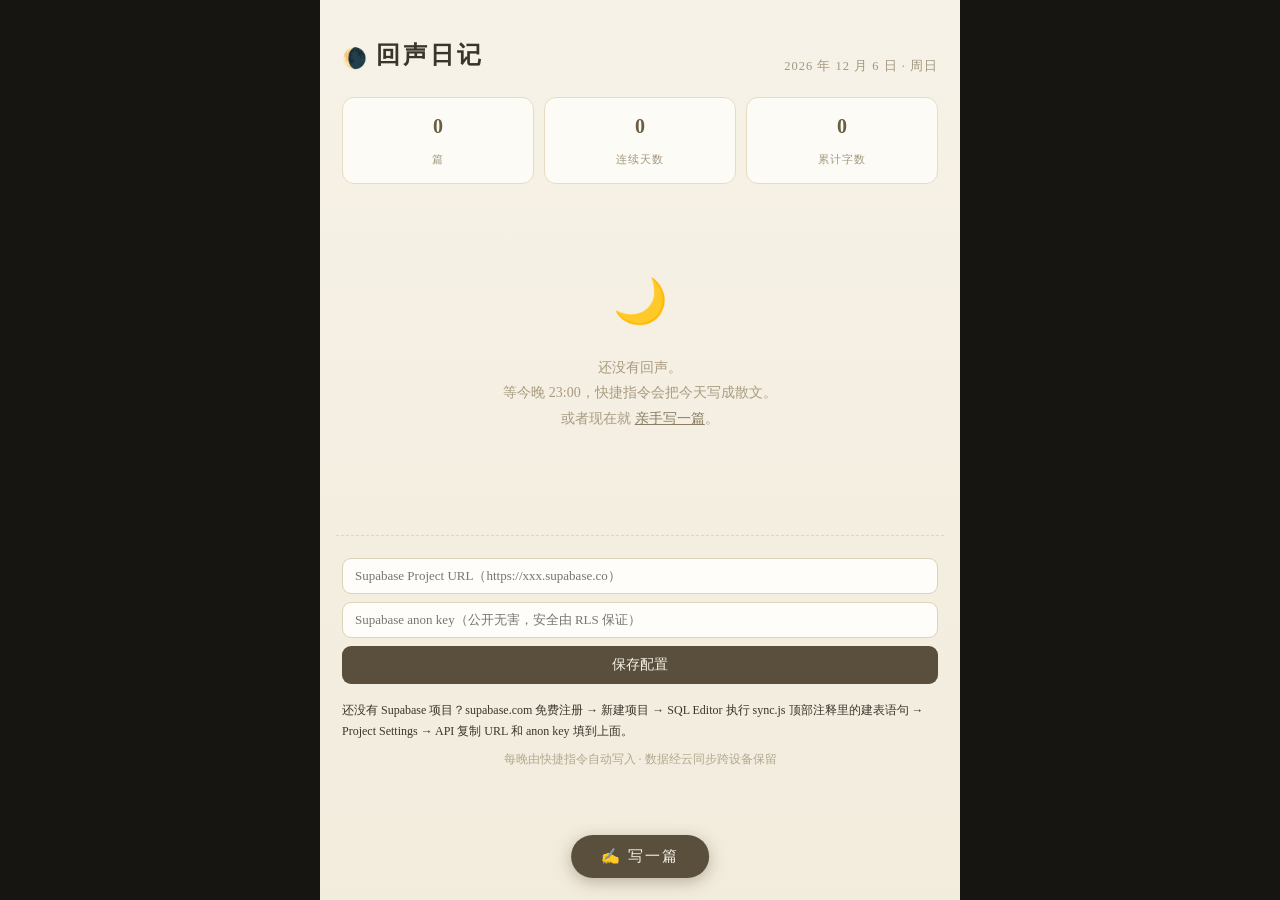
==== echodiary.html @ 215ba733 "新增回声日记阅读页：散文卡片流+月相+沉浸阅读+编辑，支持#save写入模式" ====
<!DOCTYPE html>
<html lang="zh-CN">
<head>
<meta charset="UTF-8">
<meta name="viewport" content="width=device-width, initial-scale=1.0, viewport-fit=cover, user-scalable=no">
<meta name="theme-color" content="#f5f0e6">
<meta name="apple-mobile-web-app-capable" content="yes">
<meta name="apple-mobile-web-app-status-bar-style" content="default">
<title>回声日记 · Echo Diary</title>
<style>
  * { margin:0; padding:0; box-sizing:border-box; -webkit-tap-highlight-color:transparent; }
  html { background:#171512; }
  body {
    font-family:-apple-system,"PingFang SC","Songti SC","STSong",serif;
    background:linear-gradient(180deg,#f7f2e7 0%,#f2ecdd 100%);
    min-height:100vh; color:#3a352c; line-height:1.8;
    padding:env(safe-area-inset-top) 16px calc(28px + env(safe-area-inset-bottom));
    max-width:640px; margin:0 auto;
  }
  ::selection { background:#e8d9b8; }

  /* ===== 顶部 ===== */
  header { padding:34px 6px 6px; display:flex; align-items:flex-end; justify-content:space-between; }
  h1 { font-size:24px; font-weight:600; letter-spacing:3px; }
  h1 .moon { font-size:20px; vertical-align:-2px; margin-right:6px; }
  .today { font-size:12.5px; color:#a3987f; letter-spacing:1px; }
  .stats { display:flex; gap:10px; padding:14px 6px 18px; }
  .stat { flex:1; background:rgba(255,255,253,.72); border:1px solid #e6dcc6; border-radius:12px; padding:10px 8px; text-align:center; }
  .stat b { display:block; font-size:20px; color:#6b5d45; font-family:Georgia,serif; }
  .stat span { font-size:11px; color:#a3987f; letter-spacing:1px; }

  /* ===== 卡片流 ===== */
  .cards { display:flex; flex-direction:column; gap:14px; padding-bottom:24px; }
  .card {
    background:rgba(255,255,251,.86); border:1px solid #e8dfcc; border-radius:16px;
    padding:18px 20px 16px; cursor:pointer; position:relative; overflow:hidden;
    box-shadow:0 1px 4px rgba(90,75,45,.06);
    transition:transform .15s ease, box-shadow .15s ease;
    animation:rise .5s ease both;
  }
  @keyframes rise { from { opacity:0; transform:translateY(10px);} to { opacity:1; transform:none;} }
  .card:active { transform:scale(.985); }
  .card .d { display:flex; align-items:baseline; gap:10px; margin-bottom:8px; }
  .card .date { font-size:17px; font-weight:600; color:#4a4235; letter-spacing:1px; }
  .card .wk { font-size:12px; color:#a89a80; }
  .card .mp { position:absolute; right:18px; top:16px; font-size:18px; opacity:.8; }
  .card .preview { font-size:14px; color:#6b6353; display:-webkit-box; -webkit-line-clamp:3; -webkit-box-orient:vertical; overflow:hidden; }
  .card .first { display:-webkit-box; -webkit-line-clamp:1; -webkit-box-orient:vertical; overflow:hidden; font-weight:600; color:#57503f; margin-bottom:2px; }
  .empty { text-align:center; padding:60px 20px; color:#a89a80; }
  .empty .big { font-size:44px; margin-bottom:14px; }
  .empty p { font-size:14px; }

  /* ===== 底部操作 ===== */
  .fab {
    position:fixed; bottom:calc(22px + env(safe-area-inset-bottom)); left:50%; transform:translateX(-50%);
    background:#5a4f3d; color:#f7f2e7; border:none; border-radius:24px;
    font-size:15px; letter-spacing:2px; padding:12px 30px; font-family:inherit;
    box-shadow:0 4px 16px rgba(80,65,40,.35); cursor:pointer; z-index:20;
  }
  .fab:active { transform:translateX(-50%) scale(.96); }
  .synczone { margin-top:20px; padding:14px 6px 0; border-top:1px dashed #e0d5bd; font-size:12px; }
  .synczone .sync-status { display:flex; justify-content:space-between; flex-wrap:wrap; gap:6px; color:#a3987f; padding:8px 0; }
  .synczone .sync-form { display:flex; flex-direction:column; gap:8px; padding:8px 0; }
  .synczone input {
    border:1px solid #ddd2ba; border-radius:9px; padding:9px 12px; font-size:13px;
    background:rgba(255,255,252,.9); font-family:inherit; color:#3a352c;
  }
  .synczone .btn-primary {
    background:#5a4f3d; color:#f7f2e7; border:none; border-radius:9px;
    padding:10px; font-size:14px; font-family:inherit; cursor:pointer;
  }
  .synczone .btn-secondary {
    background:transparent; color:#8a7d63; border:1px solid #cfc3a8; border-radius:9px;
    padding:9px; font-size:13px; font-family:inherit; cursor:pointer;
  }
  .synczone .backup-actions { display:flex; gap:8px; }
  .synczone a { color:#8a7d63; }

  /* ===== 阅读层 ===== */
  .reader {
    position:fixed; inset:0; background:linear-gradient(180deg,#f9f5ec,#f3edde);
    z-index:50; overflow-y:auto; -webkit-overflow-scrolling:touch;
    padding:env(safe-area-inset-top) 22px calc(40px + env(safe-area-inset-bottom));
    max-width:640px; margin:0 auto;
    display:none; animation:fade .3s ease;
  }
  @keyframes fade { from { opacity:0;} to { opacity:1;} }
  .reader.open { display:block; }
  .reader .bar { display:flex; justify-content:space-between; align-items:center; padding:18px 0 8px; }
  .reader .bar button { background:none; border:none; font-size:24px; cursor:pointer; color:#8a7d63; font-family:inherit; }
  .reader .rd-date { text-align:center; font-size:15px; color:#a3987f; letter-spacing:3px; margin:22px 0 4px; }
  .reader .rd-title { text-align:center; font-size:22px; color:#4a4235; letter-spacing:2px; margin-bottom:6px; }
  .reader .rd-hr { width:44px; height:1px; background:#c9bb9c; margin:16px auto 26px; }
  .reader .rd-body { font-size:16.5px; line-height:2.15; color:#4c4536; letter-spacing:.4px; white-space:pre-wrap; text-align:justify; padding-bottom:20px; }
  .reader .rd-acts { display:flex; gap:10px; justify-content:center; padding:10px 0 26px; }
  .reader .rd-acts button {
    background:none; border:1px solid #cfc3a8; color:#8a7d63; border-radius:18px;
    padding:7px 20px; font-size:13px; font-family:inherit; cursor:pointer;
  }

  /* ===== 编辑层 ===== */
  .editor {
    position:fixed; inset:0; background:#f7f2e7; z-index:60;
    display:none; flex-direction:column; padding:env(safe-area-inset-top) 18px calc(20px + env(safe-area-inset-bottom));
    max-width:640px; margin:0 auto;
  }
  .editor.open { display:flex; }
  .editor .bar { display:flex; justify-content:space-between; align-items:center; padding:16px 0; }
  .editor .bar .t { font-size:16px; letter-spacing:2px; color:#4a4235; }
  .editor .bar .x { background:none; border:none; font-size:24px; color:#8a7d63; cursor:pointer; font-family:inherit; }
  .editor input, .editor textarea {
    border:1px solid #ddd2ba; border-radius:12px; padding:12px 14px; font-size:15px;
    background:rgba(255,255,252,.92); font-family:inherit; color:#3a352c; width:100%;
  }
  .editor textarea { flex:1; resize:none; line-height:2; margin-top:12px; font-size:16px; }
  .editor .done {
    background:#5a4f3d; color:#f7f2e7; border:none; border-radius:12px;
    font-size:15px; letter-spacing:2px; padding:13px; margin-top:12px; font-family:inherit; cursor:pointer;
  }

  /* ===== toast ===== */
  #toast {
    position:fixed; top:calc(20px + env(safe-area-inset-top)); left:50%; transform:translateX(-50%);
    background:rgba(60,52,40,.92); color:#f5efe2; border-radius:22px;
    padding:10px 22px; font-size:14px; letter-spacing:1px; z-index:99;
    opacity:0; pointer-events:none; transition:opacity .3s; white-space:nowrap; max-width:88vw; overflow:hidden; text-overflow:ellipsis;
  }
  #toast.show { opacity:1; }
</style>
</head>
<body>

<header>
  <h1><span class="moon" id="todayMoon">🌙</span>回声日记</h1>
  <div class="today" id="todayStr"></div>
</header>

<div class="stats">
  <div class="stat"><b id="stCount">0</b><span>篇</span></div>
  <div class="stat"><b id="stStreak">0</b><span>连续天数</span></div>
  <div class="stat"><b id="stWords">0</b><span>累计字数</span></div>
</div>

<div class="cards" id="cards"></div>

<button class="fab" onclick="openEditor()">✍️ 写一篇</button>

<div class="synczone">
  <div id="syncSection"></div>
  <p style="color:#b3a88f;text-align:center;padding:6px 0 0">每晚由快捷指令自动写入 · 数据经云同步跨设备保留</p>
</div>

<!-- 阅读层 -->
<div class="reader" id="reader">
  <div class="bar">
    <button onclick="closeReader()">‹</button>
    <button onclick="editCurrent()">✎</button>
  </div>
  <div class="rd-date" id="rdDate"></div>
  <div class="rd-title" id="rdTitle"></div>
  <div class="rd-hr"></div>
  <div class="rd-body" id="rdBody"></div>
  <div class="rd-acts">
    <button onclick="copyCurrent()">复制全文</button>
    <button onclick="deleteCurrent()">删除</button>
  </div>
</div>

<!-- 编辑层 -->
<div class="editor" id="editor">
  <div class="bar">
    <button class="x" onclick="closeEditor()">✕</button>
    <span class="t" id="edTitle">写一篇</span>
    <span style="width:24px"></span>
  </div>
  <input type="text" id="edDate" placeholder="日期（如 2026-08-19）">
  <input type="text" id="edHead" placeholder="标题（可留空）" style="margin-top:12px">
  <textarea id="edBody" placeholder="落笔……"></textarea>
  <button class="done" onclick="saveEditor()">保存</button>
</div>

<div id="toast"></div>

<script>
// ===== 回声日记 — 数据与渲染（localStorage: zhaozhao-diary）=====
// 结构：[{ id, date:'YYYY-MM-DD', title, content, createdAt }]
const DKEY = 'zhaozhao-diary';
const WEEK = ['日','一','二','三','四','五','六'];
const MOONS = ['🌑','🌒','🌓','🌔','🌕','🌖','🌗','🌘'];

function esc(s){ return String(s==null?'':s).replace(/[&<>"']/g, c => ({'&':'&amp;','<':'&lt;','>':'&gt;','"':'&quot;',"'":'&#39;'}[c])); }
function loadDiary(){ try { return JSON.parse(localStorage.getItem(DKEY) || '[]'); } catch(e){ return []; } }
function saveDiary(arr){ localStorage.setItem(DKEY, JSON.stringify(arr)); render(); }
function fmtDate(d){ return d.getFullYear() + '-' + String(d.getMonth()+1).padStart(2,'0') + '-' + String(d.getDate()).padStart(2,'0'); }
function moonOf(dateStr){
  // 简化月相：以 2000-01-06 新月为基准
  const synodic = 29.530588853;
  const days = (new Date(dateStr + 'T12:00:00') - new Date('2000-01-06T18:14:00Z')) / 86400000;
  const phase = ((days % synodic) + synodic) % synodic / synodic;
  return MOONS[Math.floor(phase * 8) % 8];
}
function toast(msg){
  const t = document.getElementById('toast');
  t.textContent = msg; t.classList.add('show');
  clearTimeout(toast._t); toast._t = setTimeout(() => t.classList.remove('show'), 2200);
}

function render(){
  const arr = loadDiary().slice().sort((a,b) => a.date < b.date ? 1 : -1);
  const box = document.getElementById('cards');
  // 统计
  document.getElementById('stCount').textContent = arr.length;
  document.getElementById('stWords').textContent = arr.reduce((s,x) => s + (x.content||'').length, 0);
  const dates = new Set(arr.map(x => x.date));
  let streak = 0, cur = new Date();
  // 今天还没写则从昨天起算
  if (!dates.has(fmtDate(cur))) cur.setDate(cur.getDate() - 1);
  while (dates.has(fmtDate(cur))) { streak++; cur.setDate(cur.getDate() - 1); }
  document.getElementById('stStreak').textContent = streak;

  if (!arr.length) {
    box.innerHTML = '<div class="empty"><div class="big">🌙</div><p>还没有回声。<br>等今晚 23:00，快捷指令会把今天写成散文。<br>或者现在就 <a href="javascript:void(0)" onclick="openEditor()" style="color:#8a7d63">亲手写一篇</a>。</p></div>';
    return;
  }
  box.innerHTML = arr.map((x,i) => {
    const wk = WEEK[new Date(x.date + 'T12:00:00').getDay()];
    const firstLine = (x.content||'').split('\n').find(l => l.trim()) || '';
    return `<div class="card" style="animation-delay:${Math.min(i*0.06,0.3)}s" onclick="openReader('${esc(x.id)}')">
      <span class="mp">${moonOf(x.date)}</span>
      <div class="d"><span class="date">${esc(x.date)}</span><span class="wk">周${wk}${x.title ? ' · ' + esc(x.title) : ''}</span></div>
      <div class="first">${esc(x.title || firstLine)}</div>
      <div class="preview">${esc(x.content||'')}</div>
    </div>`;
  }).join('');
}

// ===== 阅读层 =====
let _cur = null;
function openReader(id){
  const it = loadDiary().find(x => x.id === id); if (!it) return;
  _cur = it;
  const wk = WEEK[new Date(it.date + 'T12:00:00').getDay()];
  document.getElementById('rdDate').textContent = it.date + ' · 周' + wk + ' · ' + moonOf(it.date);
  document.getElementById('rdTitle').textContent = it.title || '回声';
  document.getElementById('rdBody').textContent = it.content || '';
  document.getElementById('reader').classList.add('open');
  document.getElementById('reader').scrollTop = 0;
}
function closeReader(){ document.getElementById('reader').classList.remove('open'); }
function copyCurrent(){
  const txt = (_cur.content||'') + '\n\n—— 回声日记 ' + _cur.date;
  if (navigator.clipboard) navigator.clipboard.writeText(txt).then(() => toast('已复制到剪贴板'));
  else { const ta = document.createElement('textarea'); ta.value = txt; document.body.appendChild(ta); ta.select(); document.execCommand('copy'); ta.remove(); toast('已复制'); }
}
function deleteCurrent(){
  if (!confirm('删除 ' + _cur.date + ' 这一篇？')) return;
  saveDiary(loadDiary().filter(x => x.id !== _cur.id));
  closeReader(); toast('已删除');
}
function editCurrent(){ closeEditorForReader(); const it = _cur; if (!it) return; openEditor(it); }

// ===== 编辑层 =====
function openEditor(it){
  document.getElementById('edTitle').textContent = it ? '修改' : '写一篇';
  document.getElementById('edDate').value = it ? it.date : fmtDate(new Date());
  document.getElementById('edHead').value = it ? (it.title||'') : '';
  document.getElementById('edBody').value = it ? (it.content||'') : '';
  document.getElementById('editor').classList.add('open');
  document.getElementById('editor').dataset.id = it ? it.id : '';
}
function closeEditorForReader(){ document.getElementById('editor').classList.remove('open'); }
function saveEditor(){
  const date = document.getElementById('edDate').value.trim();
  const title = document.getElementById('edHead').value.trim();
  const content = document.getElementById('edBody').value.trim();
  if (!/^\d{4}-\d{2}-\d{2}$/.test(date)) { toast('日期格式：YYYY-MM-DD'); return; }
  if (!content) { toast('内容不能为空'); return; }
  const arr = loadDiary();
  const id = document.getElementById('editor').dataset.id;
  if (id) {
    const it = arr.find(x => x.id === id);
    if (it) { it.date = date; it.title = title; it.content = content; }
  } else {
    // 同一天手动新写：与快捷指令不同，允许多篇（id 唯一）
    arr.push({ id: 'e' + Date.now().toString(36) + Math.random().toString(36).slice(2,6), date, title, content, createdAt: new Date().toISOString() });
  }
  saveDiary(arr);
  closeEditorForReader(); toast('已保存 ✨');
}

// ===== 快捷指令写入模式：#save&d=YYYY-MM-DD&t=标题&c=正文(URL编码) =====
// 快捷指令最后一动作用「打开 URL」指向本页即可存入；同一天自动覆盖旧篇
(function handleSave(){
  if (location.hash.indexOf('#save') !== 0) return;
  const q = new URLSearchParams(location.hash.slice(5));
  const date = q.get('d') || fmtDate(new Date());
  const title = (q.get('t') || '').trim();
  const content = q.get('c') || '';
  if (!content) { history.replaceState(null,'',location.pathname); return; }
  if (!/^\d{4}-\d{2}-\d{2}$/.test(date)) { history.replaceState(null,'',location.pathname); return; }
  const arr = loadDiary();
  const exist = arr.find(x => x.date === date && x.auto);
  const item = { id: exist ? exist.id : 'a' + date.replace(/-/g,''), date, title, content, auto: true, createdAt: new Date().toISOString() };
  if (exist) arr[arr.indexOf(exist)] = item; else arr.push(item);
  localStorage.setItem(DKEY, JSON.stringify(arr));
  history.replaceState(null, '', location.pathname); // 清掉 URL 里的日记内容
  setTimeout(() => toast('🌙 今天的回声已收下'), 400);
})();

// ===== 顶部日期 + 今日月相 =====
(function(){
  const now = new Date();
  document.getElementById('todayStr').textContent = now.getFullYear() + ' 年 ' + (now.getMonth()+1) + ' 月 ' + now.getDate() + ' 日 · 周' + WEEK[now.getDay()];
  document.getElementById('todayMoon').textContent = moonOf(fmtDate(now));
})();

// 云端拉取到新日记时（sync.js 的 rerender 会调 buildNav）刷新界面
function buildNav(){ render(); }

render();
</script>

<!-- 云同步：与昭朝工作台共享同一 Supabase 登录态（同源 localStorage） -->
<script type="module" src="sync.js?v=9"></script>
</body>
</html>
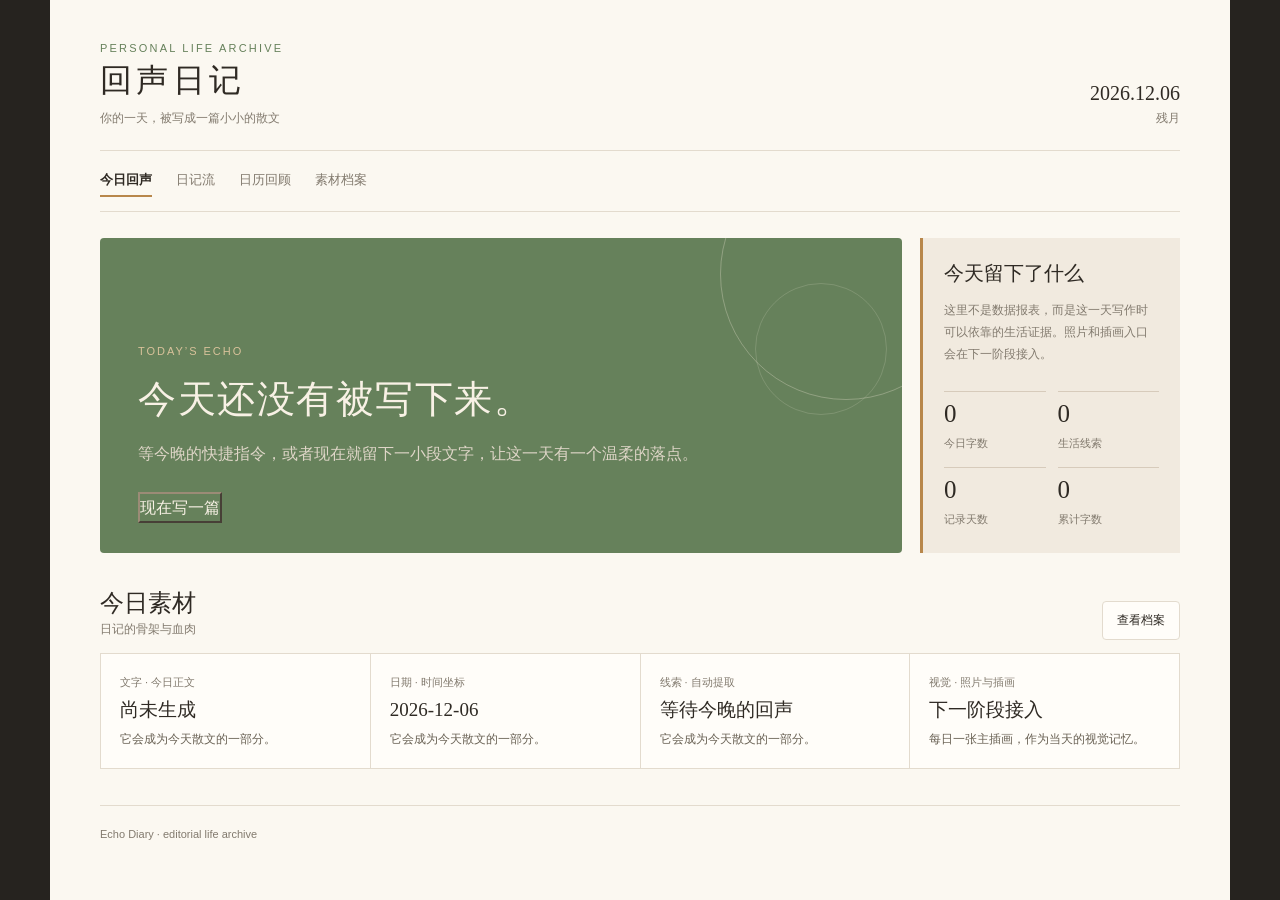
==== commit b1c61b0d: "升级回声日记第一阶段：今日回声、日记流、日历回顾与素材档案" ====
--- a/echodiary.html
+++ b/echodiary.html
@@ -2,325 +2,68 @@
 <html lang="zh-CN">
 <head>
 <meta charset="UTF-8">
-<meta name="viewport" content="width=device-width, initial-scale=1.0, viewport-fit=cover, user-scalable=no">
-<meta name="theme-color" content="#f5f0e6">
+<meta name="viewport" content="width=device-width, initial-scale=1, viewport-fit=cover, user-scalable=no">
+<meta name="theme-color" content="#fbf8f1">
 <meta name="apple-mobile-web-app-capable" content="yes">
 <meta name="apple-mobile-web-app-status-bar-style" content="default">
 <title>回声日记 · Echo Diary</title>
 <style>
-  * { margin:0; padding:0; box-sizing:border-box; -webkit-tap-highlight-color:transparent; }
-  html { background:#171512; }
-  body {
-    font-family:-apple-system,"PingFang SC","Songti SC","STSong",serif;
-    background:linear-gradient(180deg,#f7f2e7 0%,#f2ecdd 100%);
-    min-height:100vh; color:#3a352c; line-height:1.8;
-    padding:env(safe-area-inset-top) 16px calc(28px + env(safe-area-inset-bottom));
-    max-width:640px; margin:0 auto;
-  }
-  ::selection { background:#e8d9b8; }
-
-  /* ===== 顶部 ===== */
-  header { padding:34px 6px 6px; display:flex; align-items:flex-end; justify-content:space-between; }
-  h1 { font-size:24px; font-weight:600; letter-spacing:3px; }
-  h1 .moon { font-size:20px; vertical-align:-2px; margin-right:6px; }
-  .today { font-size:12.5px; color:#a3987f; letter-spacing:1px; }
-  .stats { display:flex; gap:10px; padding:14px 6px 18px; }
-  .stat { flex:1; background:rgba(255,255,253,.72); border:1px solid #e6dcc6; border-radius:12px; padding:10px 8px; text-align:center; }
-  .stat b { display:block; font-size:20px; color:#6b5d45; font-family:Georgia,serif; }
-  .stat span { font-size:11px; color:#a3987f; letter-spacing:1px; }
-
-  /* ===== 卡片流 ===== */
-  .cards { display:flex; flex-direction:column; gap:14px; padding-bottom:24px; }
-  .card {
-    background:rgba(255,255,251,.86); border:1px solid #e8dfcc; border-radius:16px;
-    padding:18px 20px 16px; cursor:pointer; position:relative; overflow:hidden;
-    box-shadow:0 1px 4px rgba(90,75,45,.06);
-    transition:transform .15s ease, box-shadow .15s ease;
-    animation:rise .5s ease both;
-  }
-  @keyframes rise { from { opacity:0; transform:translateY(10px);} to { opacity:1; transform:none;} }
-  .card:active { transform:scale(.985); }
-  .card .d { display:flex; align-items:baseline; gap:10px; margin-bottom:8px; }
-  .card .date { font-size:17px; font-weight:600; color:#4a4235; letter-spacing:1px; }
-  .card .wk { font-size:12px; color:#a89a80; }
-  .card .mp { position:absolute; right:18px; top:16px; font-size:18px; opacity:.8; }
-  .card .preview { font-size:14px; color:#6b6353; display:-webkit-box; -webkit-line-clamp:3; -webkit-box-orient:vertical; overflow:hidden; }
-  .card .first { display:-webkit-box; -webkit-line-clamp:1; -webkit-box-orient:vertical; overflow:hidden; font-weight:600; color:#57503f; margin-bottom:2px; }
-  .empty { text-align:center; padding:60px 20px; color:#a89a80; }
-  .empty .big { font-size:44px; margin-bottom:14px; }
-  .empty p { font-size:14px; }
-
-  /* ===== 底部操作 ===== */
-  .fab {
-    position:fixed; bottom:calc(22px + env(safe-area-inset-bottom)); left:50%; transform:translateX(-50%);
-    background:#5a4f3d; color:#f7f2e7; border:none; border-radius:24px;
-    font-size:15px; letter-spacing:2px; padding:12px 30px; font-family:inherit;
-    box-shadow:0 4px 16px rgba(80,65,40,.35); cursor:pointer; z-index:20;
-  }
-  .fab:active { transform:translateX(-50%) scale(.96); }
-  .synczone { margin-top:20px; padding:14px 6px 0; border-top:1px dashed #e0d5bd; font-size:12px; }
-  .synczone .sync-status { display:flex; justify-content:space-between; flex-wrap:wrap; gap:6px; color:#a3987f; padding:8px 0; }
-  .synczone .sync-form { display:flex; flex-direction:column; gap:8px; padding:8px 0; }
-  .synczone input {
-    border:1px solid #ddd2ba; border-radius:9px; padding:9px 12px; font-size:13px;
-    background:rgba(255,255,252,.9); font-family:inherit; color:#3a352c;
-  }
-  .synczone .btn-primary {
-    background:#5a4f3d; color:#f7f2e7; border:none; border-radius:9px;
-    padding:10px; font-size:14px; font-family:inherit; cursor:pointer;
-  }
-  .synczone .btn-secondary {
-    background:transparent; color:#8a7d63; border:1px solid #cfc3a8; border-radius:9px;
-    padding:9px; font-size:13px; font-family:inherit; cursor:pointer;
-  }
-  .synczone .backup-actions { display:flex; gap:8px; }
-  .synczone a { color:#8a7d63; }
-
-  /* ===== 阅读层 ===== */
-  .reader {
-    position:fixed; inset:0; background:linear-gradient(180deg,#f9f5ec,#f3edde);
-    z-index:50; overflow-y:auto; -webkit-overflow-scrolling:touch;
-    padding:env(safe-area-inset-top) 22px calc(40px + env(safe-area-inset-bottom));
-    max-width:640px; margin:0 auto;
-    display:none; animation:fade .3s ease;
-  }
-  @keyframes fade { from { opacity:0;} to { opacity:1;} }
-  .reader.open { display:block; }
-  .reader .bar { display:flex; justify-content:space-between; align-items:center; padding:18px 0 8px; }
-  .reader .bar button { background:none; border:none; font-size:24px; cursor:pointer; color:#8a7d63; font-family:inherit; }
-  .reader .rd-date { text-align:center; font-size:15px; color:#a3987f; letter-spacing:3px; margin:22px 0 4px; }
-  .reader .rd-title { text-align:center; font-size:22px; color:#4a4235; letter-spacing:2px; margin-bottom:6px; }
-  .reader .rd-hr { width:44px; height:1px; background:#c9bb9c; margin:16px auto 26px; }
-  .reader .rd-body { font-size:16.5px; line-height:2.15; color:#4c4536; letter-spacing:.4px; white-space:pre-wrap; text-align:justify; padding-bottom:20px; }
-  .reader .rd-acts { display:flex; gap:10px; justify-content:center; padding:10px 0 26px; }
-  .reader .rd-acts button {
-    background:none; border:1px solid #cfc3a8; color:#8a7d63; border-radius:18px;
-    padding:7px 20px; font-size:13px; font-family:inherit; cursor:pointer;
-  }
-
-  /* ===== 编辑层 ===== */
-  .editor {
-    position:fixed; inset:0; background:#f7f2e7; z-index:60;
-    display:none; flex-direction:column; padding:env(safe-area-inset-top) 18px calc(20px + env(safe-area-inset-bottom));
-    max-width:640px; margin:0 auto;
-  }
-  .editor.open { display:flex; }
-  .editor .bar { display:flex; justify-content:space-between; align-items:center; padding:16px 0; }
-  .editor .bar .t { font-size:16px; letter-spacing:2px; color:#4a4235; }
-  .editor .bar .x { background:none; border:none; font-size:24px; color:#8a7d63; cursor:pointer; font-family:inherit; }
-  .editor input, .editor textarea {
-    border:1px solid #ddd2ba; border-radius:12px; padding:12px 14px; font-size:15px;
-    background:rgba(255,255,252,.92); font-family:inherit; color:#3a352c; width:100%;
-  }
-  .editor textarea { flex:1; resize:none; line-height:2; margin-top:12px; font-size:16px; }
-  .editor .done {
-    background:#5a4f3d; color:#f7f2e7; border:none; border-radius:12px;
-    font-size:15px; letter-spacing:2px; padding:13px; margin-top:12px; font-family:inherit; cursor:pointer;
-  }
-
-  /* ===== toast ===== */
-  #toast {
-    position:fixed; top:calc(20px + env(safe-area-inset-top)); left:50%; transform:translateX(-50%);
-    background:rgba(60,52,40,.92); color:#f5efe2; border-radius:22px;
-    padding:10px 22px; font-size:14px; letter-spacing:1px; z-index:99;
-    opacity:0; pointer-events:none; transition:opacity .3s; white-space:nowrap; max-width:88vw; overflow:hidden; text-overflow:ellipsis;
-  }
-  #toast.show { opacity:1; }
+:root{--paper:#fbf8f1;--paper-deep:#f1eadf;--ink:#2f2a24;--muted:#827a6e;--line:#e3dbce;--leaf:#66815b;--leaf-soft:#e7eee2;--amber:#b8874b;--amber-soft:#f4ead9;--rust:#a65f4d;--white:#fffdf9;--sans:"Noto Sans SC","PingFang SC","Microsoft YaHei",sans-serif;--serif:"Noto Serif SC","Source Han Serif SC","Songti SC","STSong",serif}
+*{box-sizing:border-box;margin:0;padding:0;-webkit-tap-highlight-color:transparent}html{background:#26231f}body{max-width:1180px;margin:auto;min-height:100vh;background:var(--paper);color:var(--ink);font-family:var(--sans);line-height:1.7;padding:env(safe-area-inset-top) 28px calc(42px + env(safe-area-inset-bottom));}button,input{font:inherit}button{cursor:pointer}a{color:inherit}.shell{max-width:1080px;margin:auto}.mast{display:flex;align-items:flex-end;justify-content:space-between;padding:42px 0 22px;border-bottom:1px solid var(--line)}.brand-kicker{font:11px var(--sans);letter-spacing:.2em;color:var(--leaf);text-transform:uppercase}.brand{font:32px var(--serif);letter-spacing:.14em;margin-top:5px}.brand-sub{font-size:12px;color:var(--muted);margin-top:5px}.mast-side{text-align:right;color:var(--muted);font-size:12px}.mast-side strong{display:block;color:var(--ink);font:20px var(--serif);font-weight:500;margin-bottom:3px}.tabs{display:flex;gap:24px;padding:14px 0;border-bottom:1px solid var(--line);overflow:auto}.tab{border:0;background:none;color:var(--muted);font-size:13px;padding:4px 0;white-space:nowrap;border-bottom:2px solid transparent}.tab.active{color:var(--ink);border-color:var(--amber);font-weight:600}.view{display:none}.view.active{display:block}.today-layout{display:grid;grid-template-columns:minmax(0,1fr) 260px;gap:18px;margin:26px 0 34px}.hero{position:relative;overflow:hidden;background:var(--ink);color:#f8f1e5;min-height:315px;padding:34px 38px 30px;display:flex;flex-direction:column;justify-content:flex-end;border-radius:4px}.hero:before{content:"";position:absolute;right:-70px;top:-90px;width:250px;height:250px;border:1px solid rgba(244,234,217,.3);border-radius:50%}.hero:after{content:"";position:absolute;right:15px;top:45px;width:130px;height:130px;border:1px solid rgba(244,234,217,.17);border-radius:50%}.hero-empty{background:var(--leaf);}.hero-label{font-size:11px;letter-spacing:.18em;color:#d9c29b;text-transform:uppercase;margin-bottom:15px}.hero h1{font:500 38px/1.25 var(--serif);letter-spacing:.04em;max-width:720px;position:relative;z-index:1}.hero p{font:16px/2 var(--serif);color:#ded5c7;max-width:650px;margin-top:15px;display:-webkit-box;-webkit-line-clamp:4;-webkit-box-orient:vertical;overflow:hidden;position:relative;z-index:1}.hero-actions{display:flex;gap:9px;margin-top:22px;position:relative;z-index:1}.btn{border:1px solid var(--line);background:var(--white);color:var(--ink);border-radius:4px;padding:8px 14px;font-size:12px}.btn-dark{border-color:#9b8b76;background:transparent;color:#f8f1e5}.btn-leaf{border:0;background:var(--leaf);color:#fff;padding:9px 15px;border-radius:4px;font-size:12px}.aside{background:var(--paper-deep);padding:22px 21px;border-left:3px solid var(--amber);display:flex;flex-direction:column;justify-content:space-between}.aside-title{font:20px var(--serif);margin-bottom:13px}.aside-note{font-size:12px;color:var(--muted);line-height:1.8}.stat-list{display:grid;grid-template-columns:1fr 1fr;gap:12px;margin-top:20px}.stat{border-top:1px solid #d7cbbb;padding-top:8px}.stat b{display:block;font:25px var(--serif);font-weight:500}.stat span{font-size:11px;color:var(--muted)}.section-head{display:flex;align-items:flex-end;justify-content:space-between;margin:22px 0 13px}.section-head h2{font:24px var(--serif);font-weight:500}.section-head p{font-size:12px;color:var(--muted)}.toolbar{display:flex;gap:9px;align-items:center;flex-wrap:wrap;margin-bottom:15px}.search{flex:1;min-width:180px;border:1px solid var(--line);background:var(--white);padding:9px 12px;border-radius:4px;color:var(--ink);font-size:13px}.select{border:1px solid var(--line);background:var(--white);padding:9px 10px;border-radius:4px;color:var(--ink);font-size:12px}.story-list{display:grid;grid-template-columns:repeat(2,minmax(0,1fr));gap:1px;background:var(--line);border:1px solid var(--line)}.story{background:var(--white);min-height:205px;padding:23px 24px;position:relative;cursor:pointer;transition:background .18s}.story:hover{background:#f7f2e8}.story-date{font-size:11px;color:var(--muted);letter-spacing:.08em}.story-title{font:21px/1.35 var(--serif);margin:13px 0 8px;font-weight:500;padding-right:26px}.story-preview{font:14px/1.9 var(--serif);color:#61594e;display:-webkit-box;-webkit-line-clamp:4;-webkit-box-orient:vertical;overflow:hidden}.story-foot{display:flex;gap:6px;flex-wrap:wrap;margin-top:17px}.tag{font-size:10px;color:var(--leaf);background:var(--leaf-soft);padding:2px 7px;border-radius:2px}.fav{position:absolute;right:20px;top:20px;border:0;background:none;color:#c2b8a8;font-size:19px}.fav.on{color:var(--amber)}.empty{padding:65px 18px;text-align:center;color:var(--muted);background:var(--white);grid-column:1/-1}.empty strong{display:block;color:var(--ink);font:24px var(--serif);font-weight:500;margin-bottom:8px}.calendar{border:1px solid var(--line);background:var(--white);padding:20px}.cal-head{display:flex;align-items:center;justify-content:space-between;margin-bottom:16px}.cal-head h2{font:23px var(--serif);font-weight:500}.cal-nav{border:1px solid var(--line);background:var(--paper);padding:5px 9px;color:var(--muted)}.cal-grid{display:grid;grid-template-columns:repeat(7,1fr);gap:5px}.cal-week,.cal-day{min-height:47px;padding:6px;border:1px solid transparent}.cal-week{text-align:center;font-size:11px;color:var(--muted)}.cal-day{background:var(--paper);font-size:12px;position:relative;cursor:pointer}.cal-day.other{opacity:.35}.cal-day.has{border-color:#d1ddc9}.cal-day.today{outline:2px solid var(--amber);outline-offset:-2px}.cal-dot{position:absolute;bottom:7px;left:8px;width:6px;height:6px;border-radius:50%;background:var(--leaf)}.cal-day.fav-day .cal-dot{background:var(--amber)}.materials{display:grid;grid-template-columns:repeat(4,1fr);gap:1px;background:var(--line);border:1px solid var(--line)}.material{background:var(--white);padding:19px}.material small{display:block;color:var(--muted);font-size:11px;margin-bottom:5px}.material b{font:19px var(--serif);font-weight:500}.material p{font-size:12px;color:#696154;margin-top:5px;line-height:1.7}.footer{margin-top:36px;border-top:1px solid var(--line);padding-top:19px;color:var(--muted);font-size:11px;display:flex;justify-content:space-between;gap:10px;flex-wrap:wrap}.reader,.editor{position:fixed;inset:0;z-index:50;display:none;overflow-y:auto;background:var(--paper);padding:env(safe-area-inset-top) 28px calc(40px + env(safe-area-inset-bottom))}.reader.open,.editor.open{display:block}.reader-inner,.editor-inner{max-width:760px;margin:auto}.reader-bar,.editor-bar{display:flex;justify-content:space-between;align-items:center;padding:25px 0 16px}.icon-btn{border:0;background:none;color:var(--muted);font-size:14px;padding:8px}.reader-meta{text-align:center;color:var(--muted);font-size:12px;letter-spacing:.14em;margin-top:35px}.reader-title{text-align:center;font:500 36px/1.35 var(--serif);margin:12px 0 21px}.reader-rule{height:1px;width:58px;background:var(--amber);margin:0 auto 32px}.reader-body{font:17px/2.25 var(--serif);color:#484137;white-space:pre-wrap;text-align:justify}.reader-actions{display:flex;justify-content:center;gap:9px;padding:34px 0}.editor-title{font:20px var(--serif)}.editor input,.editor textarea{width:100%;border:1px solid var(--line);background:var(--white);border-radius:4px;padding:12px 13px;color:var(--ink);font-size:14px}.editor textarea{height:55vh;resize:none;margin-top:11px;font:16px/2 var(--serif)}#toast{position:fixed;z-index:100;left:50%;top:calc(18px + env(safe-area-inset-top));transform:translateX(-50%);background:var(--ink);color:#f8f1e5;border-radius:4px;padding:9px 15px;font-size:12px;opacity:0;pointer-events:none;transition:opacity .2s}#toast.show{opacity:1}@media(max-width:750px){body{padding-left:16px;padding-right:16px}.mast{padding-top:28px}.brand{font-size:27px}.mast-side strong{font-size:17px}.today-layout{grid-template-columns:1fr}.hero{min-height:330px;padding:28px 25px}.hero h1{font-size:31px}.aside{min-height:190px}.story-list{grid-template-columns:1fr}.materials{grid-template-columns:repeat(2,1fr)}.cal-day{min-height:40px}.reader-title{font-size:30px}.reader-body{font-size:16px}}
 </style>
 </head>
 <body>
-
-<header>
-  <h1><span class="moon" id="todayMoon">🌙</span>回声日记</h1>
-  <div class="today" id="todayStr"></div>
-</header>
-
-<div class="stats">
-  <div class="stat"><b id="stCount">0</b><span>篇</span></div>
-  <div class="stat"><b id="stStreak">0</b><span>连续天数</span></div>
-  <div class="stat"><b id="stWords">0</b><span>累计字数</span></div>
+<div class="shell">
+<header class="mast"><div><div class="brand-kicker">personal life archive</div><div class="brand">回声日记</div><div class="brand-sub">你的一天，被写成一篇小小的散文</div></div><div class="mast-side"><strong id="mastDate"></strong><span id="mastMoon"></span></div></header>
+<nav class="tabs"><button class="tab active" data-view="today">今日回声</button><button class="tab" data-view="stories">日记流</button><button class="tab" data-view="calendar">日历回顾</button><button class="tab" data-view="materials">素材档案</button></nav>
+<main>
+<section class="view active" id="view-today"><div class="today-layout"><div class="hero" id="todayHero"></div><aside class="aside"><div><div class="aside-title">今天留下了什么</div><p class="aside-note">这里不是数据报表，而是这一天写作时可以依靠的生活证据。照片和插画入口会在下一阶段接入。</p></div><div class="stat-list"><div class="stat"><b id="todayWords">0</b><span>今日字数</span></div><div class="stat"><b id="todayTags">0</b><span>生活线索</span></div><div class="stat"><b id="totalDays">0</b><span>记录天数</span></div><div class="stat"><b id="totalWords">0</b><span>累计字数</span></div></div></aside></div><div class="section-head"><div><h2>今日素材</h2><p>日记的骨架与血肉</p></div><button class="btn" onclick="switchView('materials')">查看档案</button></div><div class="materials" id="todayMaterials"></div></section>
+<section class="view" id="view-stories"><div class="section-head"><div><h2>日记流</h2><p>把时间翻回去，看看那时的你</p></div><button class="btn-leaf" onclick="openEditor()">写一篇</button></div><div class="toolbar"><input class="search" id="searchInput" placeholder="搜索日期、标题或正文" oninput="renderStories()"><select class="select" id="monthSelect" onchange="renderStories()"><option value="all">全部月份</option></select><button class="btn" id="favFilter" onclick="toggleFavFilter()">只看收藏</button></div><div class="story-list" id="storyList"></div></section>
+<section class="view" id="view-calendar"><div class="section-head"><div><h2>日历回顾</h2><p>有文字的日子，会留下一个小点</p></div><button class="btn-leaf" onclick="openEditor()">写一篇</button></div><div class="calendar"><div class="cal-head"><button class="cal-nav" onclick="changeMonth(-1)">上一月</button><h2 id="calTitle"></h2><button class="cal-nav" onclick="changeMonth(1)">下一月</button></div><div class="cal-grid" id="calGrid"></div></div></section>
+<section class="view" id="view-materials"><div class="section-head"><div><h2>素材档案</h2><p>未来的照片与插画会在这里汇合</p></div></div><div class="materials" id="archiveMaterials"></div><div class="empty" style="margin-top:16px"><strong>视觉记忆，下一站</strong><p>下一阶段会加入今日照片筛选、风景识别和每日主插画。现在先让文字档案稳定下来。</p></div></section>
+</main>
+<footer class="footer"><span>Echo Diary · editorial life archive</span><span id="syncSlot"></span></footer>
 </div>
-
-<div class="cards" id="cards"></div>
-
-<button class="fab" onclick="openEditor()">✍️ 写一篇</button>
-
-<div class="synczone">
-  <div id="syncSection"></div>
-  <p style="color:#b3a88f;text-align:center;padding:6px 0 0">每晚由快捷指令自动写入 · 数据经云同步跨设备保留</p>
-</div>
-
-<!-- 阅读层 -->
-<div class="reader" id="reader">
-  <div class="bar">
-    <button onclick="closeReader()">‹</button>
-    <button onclick="editCurrent()">✎</button>
-  </div>
-  <div class="rd-date" id="rdDate"></div>
-  <div class="rd-title" id="rdTitle"></div>
-  <div class="rd-hr"></div>
-  <div class="rd-body" id="rdBody"></div>
-  <div class="rd-acts">
-    <button onclick="copyCurrent()">复制全文</button>
-    <button onclick="deleteCurrent()">删除</button>
-  </div>
-</div>
-
-<!-- 编辑层 -->
-<div class="editor" id="editor">
-  <div class="bar">
-    <button class="x" onclick="closeEditor()">✕</button>
-    <span class="t" id="edTitle">写一篇</span>
-    <span style="width:24px"></span>
-  </div>
-  <input type="text" id="edDate" placeholder="日期（如 2026-08-19）">
-  <input type="text" id="edHead" placeholder="标题（可留空）" style="margin-top:12px">
-  <textarea id="edBody" placeholder="落笔……"></textarea>
-  <button class="done" onclick="saveEditor()">保存</button>
-</div>
-
+<div class="reader" id="reader"><div class="reader-inner"><div class="reader-bar"><button class="icon-btn" onclick="closeReader()">返回日记流</button><div><button class="icon-btn" onclick="toggleCurrentFavorite()" id="readerFav">收藏</button><button class="icon-btn" onclick="editCurrent()">编辑</button></div></div><div class="reader-meta" id="readerMeta"></div><div class="reader-title" id="readerTitle"></div><div class="reader-rule"></div><div class="reader-body" id="readerBody"></div><div class="reader-actions"><button class="btn" onclick="copyCurrent()">复制全文</button><button class="btn" onclick="deleteCurrent()">删除</button></div></div></div>
+<div class="editor" id="editor"><div class="editor-inner"><div class="editor-bar"><button class="icon-btn" onclick="closeEditor()">取消</button><div class="editor-title" id="editorTitle">写一篇</div><button class="btn-leaf" onclick="saveEditor()">保存</button></div><input id="edDate" placeholder="日期 YYYY-MM-DD"><input id="edHead" placeholder="标题（可留空）" style="margin-top:10px"><textarea id="edBody" placeholder="落笔……"></textarea></div></div>
 <div id="toast"></div>
-
 <script>
-// ===== 回声日记 — 数据与渲染（localStorage: zhaozhao-diary）=====
-// 结构：[{ id, date:'YYYY-MM-DD', title, content, createdAt }]
-const DKEY = 'zhaozhao-diary';
-const WEEK = ['日','一','二','三','四','五','六'];
-const MOONS = ['🌑','🌒','🌓','🌔','🌕','🌖','🌗','🌘'];
-
-function esc(s){ return String(s==null?'':s).replace(/[&<>"']/g, c => ({'&':'&amp;','<':'&lt;','>':'&gt;','"':'&quot;',"'":'&#39;'}[c])); }
-function loadDiary(){ try { return JSON.parse(localStorage.getItem(DKEY) || '[]'); } catch(e){ return []; } }
-function saveDiary(arr){ localStorage.setItem(DKEY, JSON.stringify(arr)); render(); }
-function fmtDate(d){ return d.getFullYear() + '-' + String(d.getMonth()+1).padStart(2,'0') + '-' + String(d.getDate()).padStart(2,'0'); }
-function moonOf(dateStr){
-  // 简化月相：以 2000-01-06 新月为基准
-  const synodic = 29.530588853;
-  const days = (new Date(dateStr + 'T12:00:00') - new Date('2000-01-06T18:14:00Z')) / 86400000;
-  const phase = ((days % synodic) + synodic) % synodic / synodic;
-  return MOONS[Math.floor(phase * 8) % 8];
-}
-function toast(msg){
-  const t = document.getElementById('toast');
-  t.textContent = msg; t.classList.add('show');
-  clearTimeout(toast._t); toast._t = setTimeout(() => t.classList.remove('show'), 2200);
-}
-
-function render(){
-  const arr = loadDiary().slice().sort((a,b) => a.date < b.date ? 1 : -1);
-  const box = document.getElementById('cards');
-  // 统计
-  document.getElementById('stCount').textContent = arr.length;
-  document.getElementById('stWords').textContent = arr.reduce((s,x) => s + (x.content||'').length, 0);
-  const dates = new Set(arr.map(x => x.date));
-  let streak = 0, cur = new Date();
-  // 今天还没写则从昨天起算
-  if (!dates.has(fmtDate(cur))) cur.setDate(cur.getDate() - 1);
-  while (dates.has(fmtDate(cur))) { streak++; cur.setDate(cur.getDate() - 1); }
-  document.getElementById('stStreak').textContent = streak;
-
-  if (!arr.length) {
-    box.innerHTML = '<div class="empty"><div class="big">🌙</div><p>还没有回声。<br>等今晚 23:00，快捷指令会把今天写成散文。<br>或者现在就 <a href="javascript:void(0)" onclick="openEditor()" style="color:#8a7d63">亲手写一篇</a>。</p></div>';
-    return;
-  }
-  box.innerHTML = arr.map((x,i) => {
-    const wk = WEEK[new Date(x.date + 'T12:00:00').getDay()];
-    const firstLine = (x.content||'').split('\n').find(l => l.trim()) || '';
-    return `<div class="card" style="animation-delay:${Math.min(i*0.06,0.3)}s" onclick="openReader('${esc(x.id)}')">
-      <span class="mp">${moonOf(x.date)}</span>
-      <div class="d"><span class="date">${esc(x.date)}</span><span class="wk">周${wk}${x.title ? ' · ' + esc(x.title) : ''}</span></div>
-      <div class="first">${esc(x.title || firstLine)}</div>
-      <div class="preview">${esc(x.content||'')}</div>
-    </div>`;
-  }).join('');
-}
-
-// ===== 阅读层 =====
-let _cur = null;
-function openReader(id){
-  const it = loadDiary().find(x => x.id === id); if (!it) return;
-  _cur = it;
-  const wk = WEEK[new Date(it.date + 'T12:00:00').getDay()];
-  document.getElementById('rdDate').textContent = it.date + ' · 周' + wk + ' · ' + moonOf(it.date);
-  document.getElementById('rdTitle').textContent = it.title || '回声';
-  document.getElementById('rdBody').textContent = it.content || '';
-  document.getElementById('reader').classList.add('open');
-  document.getElementById('reader').scrollTop = 0;
-}
-function closeReader(){ document.getElementById('reader').classList.remove('open'); }
-function copyCurrent(){
-  const txt = (_cur.content||'') + '\n\n—— 回声日记 ' + _cur.date;
-  if (navigator.clipboard) navigator.clipboard.writeText(txt).then(() => toast('已复制到剪贴板'));
-  else { const ta = document.createElement('textarea'); ta.value = txt; document.body.appendChild(ta); ta.select(); document.execCommand('copy'); ta.remove(); toast('已复制'); }
-}
-function deleteCurrent(){
-  if (!confirm('删除 ' + _cur.date + ' 这一篇？')) return;
-  saveDiary(loadDiary().filter(x => x.id !== _cur.id));
-  closeReader(); toast('已删除');
-}
-function editCurrent(){ closeEditorForReader(); const it = _cur; if (!it) return; openEditor(it); }
-
-// ===== 编辑层 =====
-function openEditor(it){
-  document.getElementById('edTitle').textContent = it ? '修改' : '写一篇';
-  document.getElementById('edDate').value = it ? it.date : fmtDate(new Date());
-  document.getElementById('edHead').value = it ? (it.title||'') : '';
-  document.getElementById('edBody').value = it ? (it.content||'') : '';
-  document.getElementById('editor').classList.add('open');
-  document.getElementById('editor').dataset.id = it ? it.id : '';
-}
-function closeEditorForReader(){ document.getElementById('editor').classList.remove('open'); }
-function saveEditor(){
-  const date = document.getElementById('edDate').value.trim();
-  const title = document.getElementById('edHead').value.trim();
-  const content = document.getElementById('edBody').value.trim();
-  if (!/^\d{4}-\d{2}-\d{2}$/.test(date)) { toast('日期格式：YYYY-MM-DD'); return; }
-  if (!content) { toast('内容不能为空'); return; }
-  const arr = loadDiary();
-  const id = document.getElementById('editor').dataset.id;
-  if (id) {
-    const it = arr.find(x => x.id === id);
-    if (it) { it.date = date; it.title = title; it.content = content; }
-  } else {
-    // 同一天手动新写：与快捷指令不同，允许多篇（id 唯一）
-    arr.push({ id: 'e' + Date.now().toString(36) + Math.random().toString(36).slice(2,6), date, title, content, createdAt: new Date().toISOString() });
-  }
-  saveDiary(arr);
-  closeEditorForReader(); toast('已保存 ✨');
-}
-
-// ===== 快捷指令写入模式：#save&d=YYYY-MM-DD&t=标题&c=正文(URL编码) =====
-// 快捷指令最后一动作用「打开 URL」指向本页即可存入；同一天自动覆盖旧篇
-(function handleSave(){
-  if (location.hash.indexOf('#save') !== 0) return;
-  const q = new URLSearchParams(location.hash.slice(5));
-  const date = q.get('d') || fmtDate(new Date());
-  const title = (q.get('t') || '').trim();
-  const content = q.get('c') || '';
-  if (!content) { history.replaceState(null,'',location.pathname); return; }
-  if (!/^\d{4}-\d{2}-\d{2}$/.test(date)) { history.replaceState(null,'',location.pathname); return; }
-  const arr = loadDiary();
-  const exist = arr.find(x => x.date === date && x.auto);
-  const item = { id: exist ? exist.id : 'a' + date.replace(/-/g,''), date, title, content, auto: true, createdAt: new Date().toISOString() };
-  if (exist) arr[arr.indexOf(exist)] = item; else arr.push(item);
-  localStorage.setItem(DKEY, JSON.stringify(arr));
-  history.replaceState(null, '', location.pathname); // 清掉 URL 里的日记内容
-  setTimeout(() => toast('🌙 今天的回声已收下'), 400);
-})();
-
-// ===== 顶部日期 + 今日月相 =====
-(function(){
-  const now = new Date();
-  document.getElementById('todayStr').textContent = now.getFullYear() + ' 年 ' + (now.getMonth()+1) + ' 月 ' + now.getDate() + ' 日 · 周' + WEEK[now.getDay()];
-  document.getElementById('todayMoon').textContent = moonOf(fmtDate(now));
-})();
-
-// 云端拉取到新日记时（sync.js 的 rerender 会调 buildNav）刷新界面
-function buildNav(){ render(); }
-
-render();
+const DKEY='zhaozhao-diary',WEEK=['日','一','二','三','四','五','六'],MOONS=['新月','眉月','上弦','盈凸','满月','亏凸','下弦','残月'];let current=null,favOnly=false,calDate=new Date();
+function esc(s){return String(s==null?'':s).replace(/[&<>"']/g,c=>({'&':'&amp;','<':'&lt;','>':'&gt;','"':'&quot;',"'":'&#39;'}[c]));}
+function loadDiary(){try{return JSON.parse(localStorage.getItem(DKEY)||'[]');}catch(e){return[];}}
+function saveDiary(a){localStorage.setItem(DKEY,JSON.stringify(a));renderAll();}
+function fmtDate(d){return d.getFullYear()+'-'+String(d.getMonth()+1).padStart(2,'0')+'-'+String(d.getDate()).padStart(2,'0');}
+function monthKey(d){return d.slice(0,7)}
+function moonOf(s){const syn=29.530588853,days=(new Date(s+'T12:00:00')-new Date('2000-01-06T18:14:00Z'))/86400000;return MOONS[Math.floor((((days%syn)+syn)%syn)/syn*8)%8];}
+function today(){return fmtDate(new Date())}
+function tagsOf(x){const text=(x.title||'')+' '+(x.content||''),words=['散步','河边','天气','会议','工作','阅读','晚饭','午饭','朋友','雨','风','月亮','夜','公司','家','秋','累','开心','安静'];return words.filter(w=>text.includes(w)).slice(0,4)}
+function toast(s){const t=document.getElementById('toast');t.textContent=s;t.classList.add('show');clearTimeout(toast.t);toast.t=setTimeout(()=>t.classList.remove('show'),2200)}
+function sorted(){return loadDiary().slice().sort((a,b)=>a.date<b.date?1:-1)}
+function openReader(id){const x=loadDiary().find(a=>a.id===id);if(!x)return;current=x;document.getElementById('readerMeta').textContent=x.date+' · 周'+WEEK[new Date(x.date+'T12:00:00').getDay()]+' · '+moonOf(x.date);document.getElementById('readerTitle').textContent=x.title||'回声';document.getElementById('readerBody').textContent=x.content||'';document.getElementById('readerFav').textContent=x.favorite?'已收藏':'收藏';document.getElementById('reader').classList.add('open')}
+function closeReader(){document.getElementById('reader').classList.remove('open')}
+function toggleCurrentFavorite(){if(!current)return;const a=loadDiary(),x=a.find(v=>v.id===current.id);if(x){x.favorite=!x.favorite;current=x;saveDiary(a);document.getElementById('readerFav').textContent=x.favorite?'已收藏':'收藏';toast(x.favorite?'已收藏':'已取消收藏')}}
+function copyCurrent(){if(!current)return;const text=current.title+'\n\n'+current.content+'\n\n—— 回声日记 '+current.date;if(navigator.clipboard)navigator.clipboard.writeText(text).then(()=>toast('已复制全文'));}
+function deleteCurrent(){if(!current||!confirm('确定删除 '+current.date+' 这一篇？'))return;saveDiary(loadDiary().filter(x=>x.id!==current.id));closeReader();toast('已删除')}
+function editCurrent(){if(current){closeReader();openEditor(current)}}
+function openEditor(x){document.getElementById('editorTitle').textContent=x?'修改日记':'写一篇';document.getElementById('edDate').value=x?x.date:today();document.getElementById('edHead').value=x?(x.title||''):'';document.getElementById('edBody').value=x?(x.content||''):'';document.getElementById('editor').dataset.id=x?x.id:'';document.getElementById('editor').classList.add('open')}
+function closeEditor(){document.getElementById('editor').classList.remove('open')}
+function saveEditor(){const date=document.getElementById('edDate').value.trim(),title=document.getElementById('edHead').value.trim(),content=document.getElementById('edBody').value.trim();if(!/^\d{4}-\d{2}-\d{2}$/.test(date)){toast('日期格式应为 YYYY-MM-DD');return}if(!content){toast('正文不能为空');return}const a=loadDiary(),id=document.getElementById('editor').dataset.id;if(id){const x=a.find(v=>v.id===id);if(x){x.date=date;x.title=title;x.content=content}}else a.push({id:'e'+Date.now().toString(36),date,title,content,createdAt:new Date().toISOString()});saveDiary(a);closeEditor();toast('日记已保存')}
+function hero(){const x=sorted().find(v=>v.date===today()),h=document.getElementById('todayHero');if(!x){h.className='hero hero-empty';h.innerHTML='<div class="hero-label">Today’s echo</div><h1>今天还没有被写下来。</h1><p>等今晚的快捷指令，或者现在就留下一小段文字，让这一天有一个温柔的落点。</p><div class="hero-actions"><button class="btn-dark" onclick="openEditor()">现在写一篇</button></div>';return}h.className='hero';const first=(x.content||'').split('\n').find(v=>v.trim())||'今天的回声已经收下。';h.innerHTML='<div class="hero-label">Today’s echo · '+esc(x.date)+'</div><h1>'+esc(x.title||first.slice(0,22))+'</h1><p>'+esc(x.content||'')+'</p><div class="hero-actions"><button class="btn-dark" onclick="openReader(\''+esc(x.id)+'\')">进入沉浸阅读</button><button class="btn-dark" onclick="toggleFavoriteById(\''+esc(x.id)+'\')">'+(x.favorite?'已收藏':'收藏这一天')+'</button></div>'}
+function toggleFavoriteById(id){const a=loadDiary(),x=a.find(v=>v.id===id);if(x){x.favorite=!x.favorite;saveDiary(a);toast(x.favorite?'已收藏':'已取消收藏')}}
+function renderStats(){const a=sorted(),td=a.find(x=>x.date===today()),days=new Set(a.map(x=>x.date));document.getElementById('todayWords').textContent=td?(td.content||'').length:0;document.getElementById('todayTags').textContent=td?tagsOf(td).length:0;document.getElementById('totalDays').textContent=days.size;document.getElementById('totalWords').textContent=a.reduce((n,x)=>n+(x.content||'').length,0);document.getElementById('mastDate').textContent=today().replaceAll('-','.');document.getElementById('mastMoon').textContent=moonOf(today())}
+function materials(){const x=sorted().find(v=>v.date===today()),items=x?[['文字','正文',((x.content||'').length)+' 字'],['日期','时间坐标',x.date],['线索','自动提取',tagsOf(x).join(' · ')||'等待更多素材'],['视觉','照片与插画','下一阶段接入']]:[['文字','今日正文','尚未生成'],['日期','时间坐标',today()],['线索','自动提取','等待今晚的回声'],['视觉','照片与插画','下一阶段接入']];return items.map(a=>'<div class="material"><small>'+a[0]+' · '+a[1]+'</small><b>'+esc(a[2])+'</b><p>'+esc(a[0]==='视觉'?'每日一张主插画，作为当天的视觉记忆。':'它会成为今天散文的一部分。')+'</p></div>').join('')}
+function renderStories(){const a=sorted(),q=(document.getElementById('searchInput')?.value||'').trim().toLowerCase(),m=document.getElementById('monthSelect')?.value||'all',list=a.filter(x=>(m==='all'||monthKey(x.date)===m)&&(!favOnly||x.favorite)&&(!q||((x.title||'')+' '+(x.content||'')+' '+x.date).toLowerCase().includes(q))),box=document.getElementById('storyList');box.innerHTML=list.length?list.map(x=>{const tags=tagsOf(x);return '<article class="story" onclick="openReader(\''+esc(x.id)+'\')"><button class="fav '+(x.favorite?'on':'')+'" onclick="event.stopPropagation();toggleFavoriteById(\''+esc(x.id)+'\')">'+(x.favorite?'●':'○')+'</button><div class="story-date">'+esc(x.date)+' · 周'+WEEK[new Date(x.date+'T12:00:00').getDay()]+' · '+moonOf(x.date)+'</div><h3 class="story-title">'+esc(x.title||'回声')+'</h3><p class="story-preview">'+esc(x.content||'')+'</p><div class="story-foot">'+tags.map(t=>'<span class="tag">'+esc(t)+'</span>').join('')+'</div></article>'}).join(''):'<div class="empty"><strong>还没有符合条件的回声</strong><p>换个关键词，或者先写下今天。</p></div>'}
+function fillMonths(){const s=document.getElementById('monthSelect'),old=s.value||'all',ms=[...new Set(sorted().map(x=>monthKey(x.date)))];s.innerHTML='<option value="all">全部月份</option>'+ms.map(m=>'<option value="'+m+'">'+m.replace('-',' 年 ')+' 月</option>').join('');s.value=ms.includes(old)?old:'all'}
+function toggleFavFilter(){favOnly=!favOnly;document.getElementById('favFilter').textContent=favOnly?'显示全部':'只看收藏';renderStories()}
+function changeMonth(n){calDate.setMonth(calDate.getMonth()+n);renderCalendar()}
+function renderCalendar(){const y=calDate.getFullYear(),m=calDate.getMonth(),a=sorted(),map={};a.forEach(x=>map[x.date]=x);document.getElementById('calTitle').textContent=y+' 年 '+(m+1)+' 月';const first=new Date(y,m,1),start=first.getDay(),last=new Date(y,m+1,0).getDate(),prev=new Date(y,m,0).getDate(),cells=[];['日','一','二','三','四','五','六'].forEach(d=>cells.push('<div class="cal-week">'+d+'</div>'));for(let i=0;i<42;i++){const num=i-start+1,d=new Date(y,m,num),key=fmtDate(d),x=map[key],other=num<1||num>last;cells.push('<div class="cal-day '+(other?'other ':'')+(x?'has ':'')+(key===today()?'today ':'')+(x&&x.favorite?'fav-day':'')+'" onclick="'+(x?'openReader(\''+esc(x.id)+'\')':'')+'">'+d.getDate()+(x?'<i class="cal-dot"></i>':'')+'</div>')}document.getElementById('calGrid').innerHTML=cells.join('')}
+function switchView(v){document.querySelectorAll('.tab').forEach(t=>t.classList.toggle('active',t.dataset.view===v));document.querySelectorAll('.view').forEach(x=>x.classList.toggle('active',x.id==='view-'+v));if(v==='stories'){fillMonths();renderStories()}if(v==='calendar')renderCalendar()}
+function renderAll(){hero();renderStats();document.getElementById('todayMaterials').innerHTML=materials();document.getElementById('archiveMaterials').innerHTML=materials();fillMonths();renderStories();renderCalendar()}
+document.querySelectorAll('.tab').forEach(t=>t.addEventListener('click',()=>switchView(t.dataset.view)));
+(function handleSave(){if(location.hash.indexOf('#save')!==0)return;const q=new URLSearchParams(location.hash.slice(5)),date=q.get('d')||today(),title=(q.get('t')||'').trim(),content=q.get('c')||'';if(content&&/^\d{4}-\d{2}-\d{2}$/.test(date)){const a=loadDiary(),old=a.find(x=>x.date===date&&x.auto),item={id:old?old.id:'a'+date.replace(/-/g,''),date,title,content,auto:true,createdAt:new Date().toISOString(),favorite:old?!!old.favorite:false};if(old)a[a.indexOf(old)]=item;else a.push(item);localStorage.setItem(DKEY,JSON.stringify(a))}history.replaceState(null,'',location.pathname)})();
+function buildNav(){renderAll()}
+renderAll();
 </script>
-
-<!-- 云同步：与昭朝工作台共享同一 Supabase 登录态（同源 localStorage） -->
-<script type="module" src="sync.js?v=9"></script>
+<script type="module" src="sync.js?v=10"></script>
 </body>
-</html>
+</html>
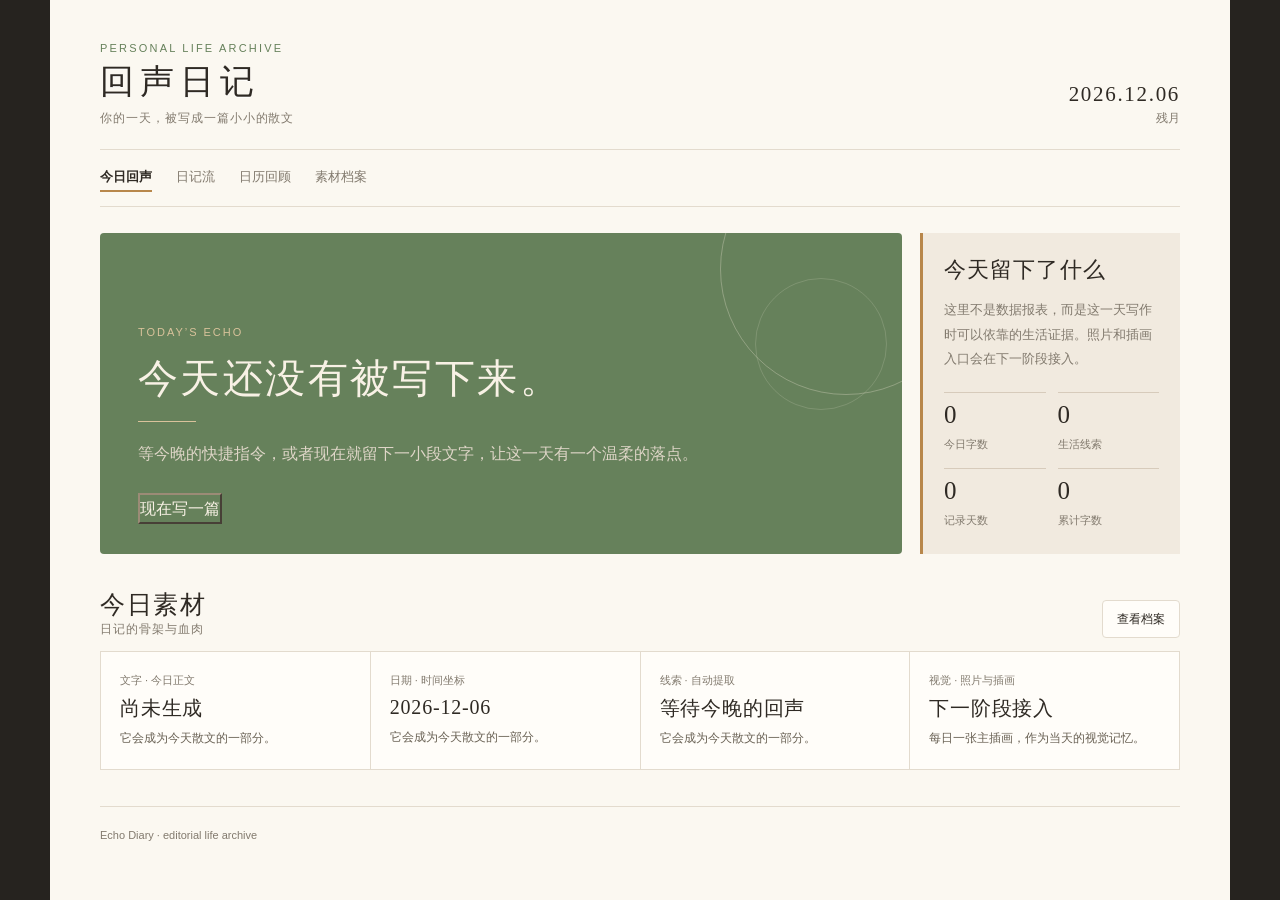
==== commit 943a384d: "为回声日记加入艺术字体层级与文学排版" ====
--- a/echodiary.html
+++ b/echodiary.html
@@ -8,8 +8,8 @@
 <meta name="apple-mobile-web-app-status-bar-style" content="default">
 <title>回声日记 · Echo Diary</title>
 <style>
-:root{--paper:#fbf8f1;--paper-deep:#f1eadf;--ink:#2f2a24;--muted:#827a6e;--line:#e3dbce;--leaf:#66815b;--leaf-soft:#e7eee2;--amber:#b8874b;--amber-soft:#f4ead9;--rust:#a65f4d;--white:#fffdf9;--sans:"Noto Sans SC","PingFang SC","Microsoft YaHei",sans-serif;--serif:"Noto Serif SC","Source Han Serif SC","Songti SC","STSong",serif}
-*{box-sizing:border-box;margin:0;padding:0;-webkit-tap-highlight-color:transparent}html{background:#26231f}body{max-width:1180px;margin:auto;min-height:100vh;background:var(--paper);color:var(--ink);font-family:var(--sans);line-height:1.7;padding:env(safe-area-inset-top) 28px calc(42px + env(safe-area-inset-bottom));}button,input{font:inherit}button{cursor:pointer}a{color:inherit}.shell{max-width:1080px;margin:auto}.mast{display:flex;align-items:flex-end;justify-content:space-between;padding:42px 0 22px;border-bottom:1px solid var(--line)}.brand-kicker{font:11px var(--sans);letter-spacing:.2em;color:var(--leaf);text-transform:uppercase}.brand{font:32px var(--serif);letter-spacing:.14em;margin-top:5px}.brand-sub{font-size:12px;color:var(--muted);margin-top:5px}.mast-side{text-align:right;color:var(--muted);font-size:12px}.mast-side strong{display:block;color:var(--ink);font:20px var(--serif);font-weight:500;margin-bottom:3px}.tabs{display:flex;gap:24px;padding:14px 0;border-bottom:1px solid var(--line);overflow:auto}.tab{border:0;background:none;color:var(--muted);font-size:13px;padding:4px 0;white-space:nowrap;border-bottom:2px solid transparent}.tab.active{color:var(--ink);border-color:var(--amber);font-weight:600}.view{display:none}.view.active{display:block}.today-layout{display:grid;grid-template-columns:minmax(0,1fr) 260px;gap:18px;margin:26px 0 34px}.hero{position:relative;overflow:hidden;background:var(--ink);color:#f8f1e5;min-height:315px;padding:34px 38px 30px;display:flex;flex-direction:column;justify-content:flex-end;border-radius:4px}.hero:before{content:"";position:absolute;right:-70px;top:-90px;width:250px;height:250px;border:1px solid rgba(244,234,217,.3);border-radius:50%}.hero:after{content:"";position:absolute;right:15px;top:45px;width:130px;height:130px;border:1px solid rgba(244,234,217,.17);border-radius:50%}.hero-empty{background:var(--leaf);}.hero-label{font-size:11px;letter-spacing:.18em;color:#d9c29b;text-transform:uppercase;margin-bottom:15px}.hero h1{font:500 38px/1.25 var(--serif);letter-spacing:.04em;max-width:720px;position:relative;z-index:1}.hero p{font:16px/2 var(--serif);color:#ded5c7;max-width:650px;margin-top:15px;display:-webkit-box;-webkit-line-clamp:4;-webkit-box-orient:vertical;overflow:hidden;position:relative;z-index:1}.hero-actions{display:flex;gap:9px;margin-top:22px;position:relative;z-index:1}.btn{border:1px solid var(--line);background:var(--white);color:var(--ink);border-radius:4px;padding:8px 14px;font-size:12px}.btn-dark{border-color:#9b8b76;background:transparent;color:#f8f1e5}.btn-leaf{border:0;background:var(--leaf);color:#fff;padding:9px 15px;border-radius:4px;font-size:12px}.aside{background:var(--paper-deep);padding:22px 21px;border-left:3px solid var(--amber);display:flex;flex-direction:column;justify-content:space-between}.aside-title{font:20px var(--serif);margin-bottom:13px}.aside-note{font-size:12px;color:var(--muted);line-height:1.8}.stat-list{display:grid;grid-template-columns:1fr 1fr;gap:12px;margin-top:20px}.stat{border-top:1px solid #d7cbbb;padding-top:8px}.stat b{display:block;font:25px var(--serif);font-weight:500}.stat span{font-size:11px;color:var(--muted)}.section-head{display:flex;align-items:flex-end;justify-content:space-between;margin:22px 0 13px}.section-head h2{font:24px var(--serif);font-weight:500}.section-head p{font-size:12px;color:var(--muted)}.toolbar{display:flex;gap:9px;align-items:center;flex-wrap:wrap;margin-bottom:15px}.search{flex:1;min-width:180px;border:1px solid var(--line);background:var(--white);padding:9px 12px;border-radius:4px;color:var(--ink);font-size:13px}.select{border:1px solid var(--line);background:var(--white);padding:9px 10px;border-radius:4px;color:var(--ink);font-size:12px}.story-list{display:grid;grid-template-columns:repeat(2,minmax(0,1fr));gap:1px;background:var(--line);border:1px solid var(--line)}.story{background:var(--white);min-height:205px;padding:23px 24px;position:relative;cursor:pointer;transition:background .18s}.story:hover{background:#f7f2e8}.story-date{font-size:11px;color:var(--muted);letter-spacing:.08em}.story-title{font:21px/1.35 var(--serif);margin:13px 0 8px;font-weight:500;padding-right:26px}.story-preview{font:14px/1.9 var(--serif);color:#61594e;display:-webkit-box;-webkit-line-clamp:4;-webkit-box-orient:vertical;overflow:hidden}.story-foot{display:flex;gap:6px;flex-wrap:wrap;margin-top:17px}.tag{font-size:10px;color:var(--leaf);background:var(--leaf-soft);padding:2px 7px;border-radius:2px}.fav{position:absolute;right:20px;top:20px;border:0;background:none;color:#c2b8a8;font-size:19px}.fav.on{color:var(--amber)}.empty{padding:65px 18px;text-align:center;color:var(--muted);background:var(--white);grid-column:1/-1}.empty strong{display:block;color:var(--ink);font:24px var(--serif);font-weight:500;margin-bottom:8px}.calendar{border:1px solid var(--line);background:var(--white);padding:20px}.cal-head{display:flex;align-items:center;justify-content:space-between;margin-bottom:16px}.cal-head h2{font:23px var(--serif);font-weight:500}.cal-nav{border:1px solid var(--line);background:var(--paper);padding:5px 9px;color:var(--muted)}.cal-grid{display:grid;grid-template-columns:repeat(7,1fr);gap:5px}.cal-week,.cal-day{min-height:47px;padding:6px;border:1px solid transparent}.cal-week{text-align:center;font-size:11px;color:var(--muted)}.cal-day{background:var(--paper);font-size:12px;position:relative;cursor:pointer}.cal-day.other{opacity:.35}.cal-day.has{border-color:#d1ddc9}.cal-day.today{outline:2px solid var(--amber);outline-offset:-2px}.cal-dot{position:absolute;bottom:7px;left:8px;width:6px;height:6px;border-radius:50%;background:var(--leaf)}.cal-day.fav-day .cal-dot{background:var(--amber)}.materials{display:grid;grid-template-columns:repeat(4,1fr);gap:1px;background:var(--line);border:1px solid var(--line)}.material{background:var(--white);padding:19px}.material small{display:block;color:var(--muted);font-size:11px;margin-bottom:5px}.material b{font:19px var(--serif);font-weight:500}.material p{font-size:12px;color:#696154;margin-top:5px;line-height:1.7}.footer{margin-top:36px;border-top:1px solid var(--line);padding-top:19px;color:var(--muted);font-size:11px;display:flex;justify-content:space-between;gap:10px;flex-wrap:wrap}.reader,.editor{position:fixed;inset:0;z-index:50;display:none;overflow-y:auto;background:var(--paper);padding:env(safe-area-inset-top) 28px calc(40px + env(safe-area-inset-bottom))}.reader.open,.editor.open{display:block}.reader-inner,.editor-inner{max-width:760px;margin:auto}.reader-bar,.editor-bar{display:flex;justify-content:space-between;align-items:center;padding:25px 0 16px}.icon-btn{border:0;background:none;color:var(--muted);font-size:14px;padding:8px}.reader-meta{text-align:center;color:var(--muted);font-size:12px;letter-spacing:.14em;margin-top:35px}.reader-title{text-align:center;font:500 36px/1.35 var(--serif);margin:12px 0 21px}.reader-rule{height:1px;width:58px;background:var(--amber);margin:0 auto 32px}.reader-body{font:17px/2.25 var(--serif);color:#484137;white-space:pre-wrap;text-align:justify}.reader-actions{display:flex;justify-content:center;gap:9px;padding:34px 0}.editor-title{font:20px var(--serif)}.editor input,.editor textarea{width:100%;border:1px solid var(--line);background:var(--white);border-radius:4px;padding:12px 13px;color:var(--ink);font-size:14px}.editor textarea{height:55vh;resize:none;margin-top:11px;font:16px/2 var(--serif)}#toast{position:fixed;z-index:100;left:50%;top:calc(18px + env(safe-area-inset-top));transform:translateX(-50%);background:var(--ink);color:#f8f1e5;border-radius:4px;padding:9px 15px;font-size:12px;opacity:0;pointer-events:none;transition:opacity .2s}#toast.show{opacity:1}@media(max-width:750px){body{padding-left:16px;padding-right:16px}.mast{padding-top:28px}.brand{font-size:27px}.mast-side strong{font-size:17px}.today-layout{grid-template-columns:1fr}.hero{min-height:330px;padding:28px 25px}.hero h1{font-size:31px}.aside{min-height:190px}.story-list{grid-template-columns:1fr}.materials{grid-template-columns:repeat(2,1fr)}.cal-day{min-height:40px}.reader-title{font-size:30px}.reader-body{font-size:16px}}
+:root{--paper:#fbf8f1;--paper-deep:#f1eadf;--ink:#2f2a24;--muted:#827a6e;--line:#e3dbce;--leaf:#66815b;--leaf-soft:#e7eee2;--amber:#b8874b;--amber-soft:#f4ead9;--rust:#a65f4d;--white:#fffdf9;--sans:"Noto Sans SC","PingFang SC","Microsoft YaHei",sans-serif;--serif:"Noto Serif SC","Source Han Serif SC","Songti SC","STSong",serif;--hand:"Kaiti SC","STKaiti","FZKai-Z03","KaiTi",serif;--display:"Hiragino Mincho ProN","Yu Mincho","Noto Serif SC","Songti SC",serif}
+*{box-sizing:border-box;margin:0;padding:0;-webkit-tap-highlight-color:transparent}html{background:#26231f}body{max-width:1180px;margin:auto;min-height:100vh;background:var(--paper);color:var(--ink);font-family:var(--sans);line-height:1.7;padding:env(safe-area-inset-top) 28px calc(42px + env(safe-area-inset-bottom));}button,input{font:inherit}button{cursor:pointer}a{color:inherit}.shell{max-width:1080px;margin:auto}.mast{display:flex;align-items:flex-end;justify-content:space-between;padding:42px 0 22px;border-bottom:1px solid var(--line)}.brand-kicker{font:11px var(--sans);letter-spacing:.2em;color:var(--leaf);text-transform:uppercase}.brand{font:500 34px var(--display);letter-spacing:.18em;margin-top:5px;text-shadow:0 1px 0 #fff}.brand-sub{font:12px var(--hand);color:var(--muted);margin-top:5px;letter-spacing:.08em}.mast-side{text-align:right;color:var(--muted);font:12px var(--hand)}.mast-side strong{display:block;color:var(--ink);font:500 21px var(--display);font-weight:500;margin-bottom:3px;letter-spacing:.08em}.tabs{display:flex;gap:24px;padding:14px 0;border-bottom:1px solid var(--line);overflow:auto}.tab{border:0;background:none;color:var(--muted);font:13px var(--sans);padding:4px 0;white-space:nowrap;border-bottom:2px solid transparent}.tab.active{color:var(--ink);border-color:var(--amber);font-weight:600}.view{display:none}.view.active{display:block}.today-layout{display:grid;grid-template-columns:minmax(0,1fr) 260px;gap:18px;margin:26px 0 34px}.hero{position:relative;overflow:hidden;background:var(--ink);color:#f8f1e5;min-height:315px;padding:34px 38px 30px;display:flex;flex-direction:column;justify-content:flex-end;border-radius:4px}.hero:before{content:"";position:absolute;right:-70px;top:-90px;width:250px;height:250px;border:1px solid rgba(244,234,217,.3);border-radius:50%}.hero:after{content:"";position:absolute;right:15px;top:45px;width:130px;height:130px;border:1px solid rgba(244,234,217,.17);border-radius:50%}.hero-empty{background:var(--leaf);}.hero-label{font:11px var(--sans);letter-spacing:.18em;color:#d9c29b;text-transform:uppercase;margin-bottom:15px}.hero h1{font:500 40px/1.28 var(--display);letter-spacing:.06em;max-width:720px;position:relative;z-index:1}.hero h1:after{content:"";display:block;width:58px;height:1px;background:#d9c29b;margin-top:17px}.hero p{font:16px/2.15 var(--hand);color:#ded5c7;max-width:650px;margin-top:15px;display:-webkit-box;-webkit-line-clamp:4;-webkit-box-orient:vertical;overflow:hidden;position:relative;z-index:1}.hero-actions{display:flex;gap:9px;margin-top:22px;position:relative;z-index:1}.btn{border:1px solid var(--line);background:var(--white);color:var(--ink);border-radius:4px;padding:8px 14px;font-size:12px}.btn-dark{border-color:#9b8b76;background:transparent;color:#f8f1e5}.btn-leaf{border:0;background:var(--leaf);color:#fff;padding:9px 15px;border-radius:4px;font-size:12px}.aside{background:var(--paper-deep);padding:22px 21px;border-left:3px solid var(--amber);display:flex;flex-direction:column;justify-content:space-between}.aside-title{font:500 22px var(--display);letter-spacing:.05em;margin-bottom:13px}.aside-note{font:13px/1.9 var(--hand);color:var(--muted)}.stat-list{display:grid;grid-template-columns:1fr 1fr;gap:12px;margin-top:20px}.stat{border-top:1px solid #d7cbbb;padding-top:8px}.stat b{display:block;font:25px var(--serif);font-weight:500}.stat span{font-size:11px;color:var(--muted)}.section-head{display:flex;align-items:flex-end;justify-content:space-between;margin:22px 0 13px}.section-head h2{font:500 25px var(--display);letter-spacing:.06em}.section-head p{font:12px var(--hand);color:var(--muted);letter-spacing:.08em}.toolbar{display:flex;gap:9px;align-items:center;flex-wrap:wrap;margin-bottom:15px}.search{flex:1;min-width:180px;border:1px solid var(--line);background:var(--white);padding:9px 12px;border-radius:4px;color:var(--ink);font-size:13px}.select{border:1px solid var(--line);background:var(--white);padding:9px 10px;border-radius:4px;color:var(--ink);font-size:12px}.story-list{display:grid;grid-template-columns:repeat(2,minmax(0,1fr));gap:1px;background:var(--line);border:1px solid var(--line)}.story{background:var(--white);min-height:205px;padding:23px 24px;position:relative;cursor:pointer;transition:background .18s}.story:hover{background:#f7f2e8}.story-date{font-size:11px;color:var(--muted);letter-spacing:.08em}.story-title{font:500 23px/1.4 var(--display);margin:13px 0 8px;letter-spacing:.04em;padding-right:26px}.story-preview{font:15px/2.05 var(--serif);color:#61594e;display:-webkit-box;-webkit-line-clamp:4;-webkit-box-orient:vertical;overflow:hidden}.story-foot{display:flex;gap:6px;flex-wrap:wrap;margin-top:17px}.tag{font-size:10px;color:var(--leaf);background:var(--leaf-soft);padding:2px 7px;border-radius:2px}.fav{position:absolute;right:20px;top:20px;border:0;background:none;color:#c2b8a8;font-size:19px}.fav.on{color:var(--amber)}.empty{padding:65px 18px;text-align:center;color:var(--muted);background:var(--white);grid-column:1/-1}.empty strong{display:block;color:var(--ink);font:24px var(--serif);font-weight:500;margin-bottom:8px}.calendar{border:1px solid var(--line);background:var(--white);padding:20px}.cal-head{display:flex;align-items:center;justify-content:space-between;margin-bottom:16px}.cal-head h2{font:23px var(--serif);font-weight:500}.cal-nav{border:1px solid var(--line);background:var(--paper);padding:5px 9px;color:var(--muted)}.cal-grid{display:grid;grid-template-columns:repeat(7,1fr);gap:5px}.cal-week,.cal-day{min-height:47px;padding:6px;border:1px solid transparent}.cal-week{text-align:center;font-size:11px;color:var(--muted)}.cal-day{background:var(--paper);font-size:12px;position:relative;cursor:pointer}.cal-day.other{opacity:.35}.cal-day.has{border-color:#d1ddc9}.cal-day.today{outline:2px solid var(--amber);outline-offset:-2px}.cal-dot{position:absolute;bottom:7px;left:8px;width:6px;height:6px;border-radius:50%;background:var(--leaf)}.cal-day.fav-day .cal-dot{background:var(--amber)}.materials{display:grid;grid-template-columns:repeat(4,1fr);gap:1px;background:var(--line);border:1px solid var(--line)}.material{background:var(--white);padding:19px}.material small{display:block;color:var(--muted);font-size:11px;margin-bottom:5px}.material b{font:500 20px var(--display);letter-spacing:.04em}.material p{font:12px/1.8 var(--hand);color:#696154;margin-top:5px}.footer{margin-top:36px;border-top:1px solid var(--line);padding-top:19px;color:var(--muted);font-size:11px;display:flex;justify-content:space-between;gap:10px;flex-wrap:wrap}.reader,.editor{position:fixed;inset:0;z-index:50;display:none;overflow-y:auto;background:var(--paper);padding:env(safe-area-inset-top) 28px calc(40px + env(safe-area-inset-bottom))}.reader.open,.editor.open{display:block}.reader-inner,.editor-inner{max-width:760px;margin:auto}.reader-bar,.editor-bar{display:flex;justify-content:space-between;align-items:center;padding:25px 0 16px}.icon-btn{border:0;background:none;color:var(--muted);font-size:14px;padding:8px}.reader-meta{text-align:center;color:var(--muted);font-size:12px;letter-spacing:.14em;margin-top:35px}.reader-title{text-align:center;font:500 39px/1.4 var(--display);letter-spacing:.05em;margin:12px 0 21px}.reader-rule{height:1px;width:58px;background:var(--amber);margin:0 auto 32px}.reader-body{font:18px/2.35 var(--serif);color:#484137;white-space:pre-wrap;text-align:justify;letter-spacing:.03em}.reader-actions{display:flex;justify-content:center;gap:9px;padding:34px 0}.editor-title{font:500 22px var(--display);letter-spacing:.06em}.editor input,.editor textarea{width:100%;border:1px solid var(--line);background:var(--white);border-radius:4px;padding:12px 13px;color:var(--ink);font-size:14px}.editor textarea{height:55vh;resize:none;margin-top:11px;font:16px/2 var(--serif)}#toast{position:fixed;z-index:100;left:50%;top:calc(18px + env(safe-area-inset-top));transform:translateX(-50%);background:var(--ink);color:#f8f1e5;border-radius:4px;padding:9px 15px;font-size:12px;opacity:0;pointer-events:none;transition:opacity .2s}#toast.show{opacity:1}@media(max-width:750px){body{padding-left:16px;padding-right:16px}.mast{padding-top:28px}.brand{font-size:27px}.mast-side strong{font-size:17px}.today-layout{grid-template-columns:1fr}.hero{min-height:330px;padding:28px 25px}.hero h1{font-size:31px}.aside{min-height:190px}.story-list{grid-template-columns:1fr}.materials{grid-template-columns:repeat(2,1fr)}.cal-day{min-height:40px}.reader-title{font-size:30px}.reader-body{font-size:16px}}
 </style>
 </head>
 <body>
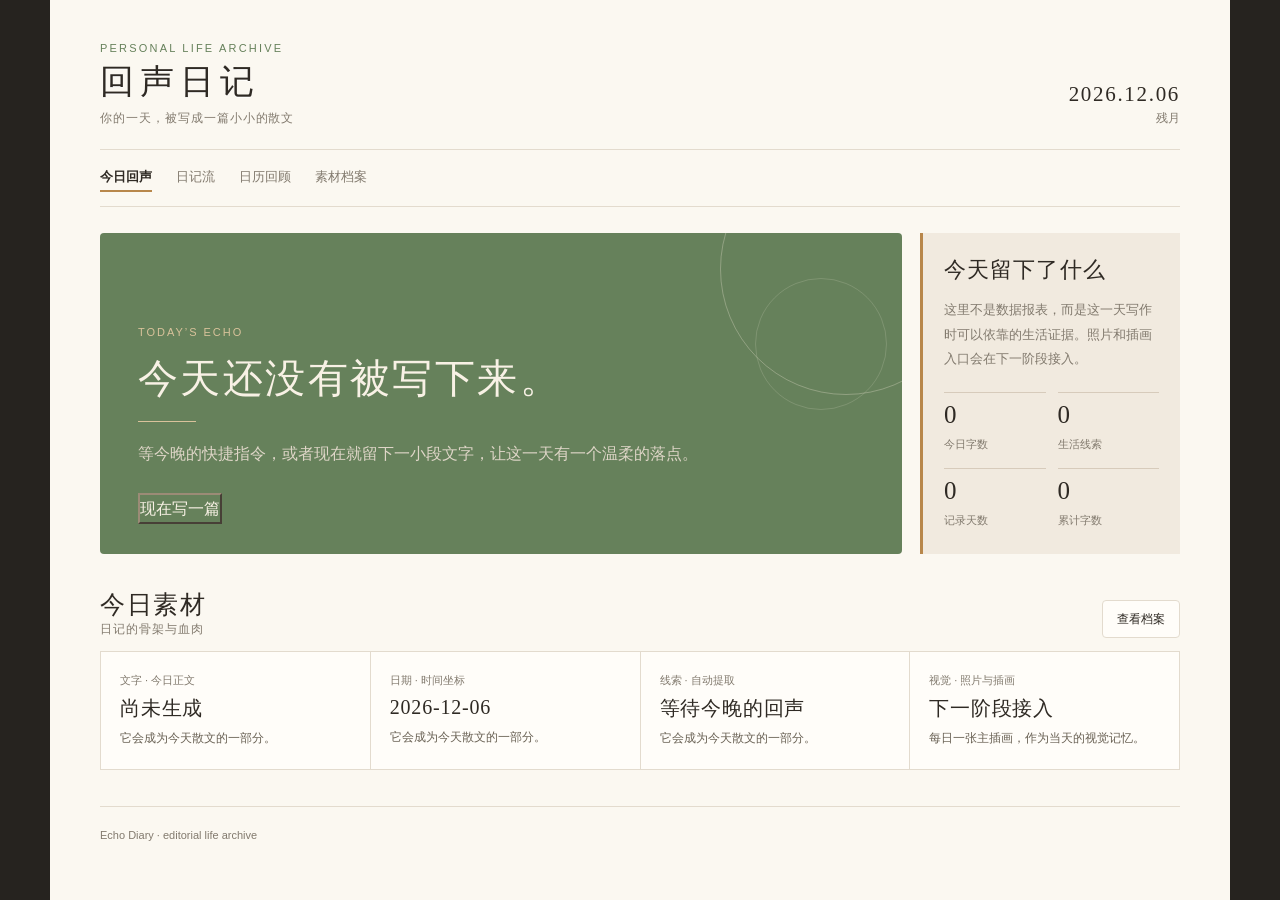
==== commit 1f80b1b1: "第二阶段加入本地照片附件与阅读展示" ====
--- a/echodiary.html
+++ b/echodiary.html
@@ -9,7 +9,7 @@
 <title>回声日记 · Echo Diary</title>
 <style>
 :root{--paper:#fbf8f1;--paper-deep:#f1eadf;--ink:#2f2a24;--muted:#827a6e;--line:#e3dbce;--leaf:#66815b;--leaf-soft:#e7eee2;--amber:#b8874b;--amber-soft:#f4ead9;--rust:#a65f4d;--white:#fffdf9;--sans:"Noto Sans SC","PingFang SC","Microsoft YaHei",sans-serif;--serif:"Noto Serif SC","Source Han Serif SC","Songti SC","STSong",serif;--hand:"Kaiti SC","STKaiti","FZKai-Z03","KaiTi",serif;--display:"Hiragino Mincho ProN","Yu Mincho","Noto Serif SC","Songti SC",serif}
-*{box-sizing:border-box;margin:0;padding:0;-webkit-tap-highlight-color:transparent}html{background:#26231f}body{max-width:1180px;margin:auto;min-height:100vh;background:var(--paper);color:var(--ink);font-family:var(--sans);line-height:1.7;padding:env(safe-area-inset-top) 28px calc(42px + env(safe-area-inset-bottom));}button,input{font:inherit}button{cursor:pointer}a{color:inherit}.shell{max-width:1080px;margin:auto}.mast{display:flex;align-items:flex-end;justify-content:space-between;padding:42px 0 22px;border-bottom:1px solid var(--line)}.brand-kicker{font:11px var(--sans);letter-spacing:.2em;color:var(--leaf);text-transform:uppercase}.brand{font:500 34px var(--display);letter-spacing:.18em;margin-top:5px;text-shadow:0 1px 0 #fff}.brand-sub{font:12px var(--hand);color:var(--muted);margin-top:5px;letter-spacing:.08em}.mast-side{text-align:right;color:var(--muted);font:12px var(--hand)}.mast-side strong{display:block;color:var(--ink);font:500 21px var(--display);font-weight:500;margin-bottom:3px;letter-spacing:.08em}.tabs{display:flex;gap:24px;padding:14px 0;border-bottom:1px solid var(--line);overflow:auto}.tab{border:0;background:none;color:var(--muted);font:13px var(--sans);padding:4px 0;white-space:nowrap;border-bottom:2px solid transparent}.tab.active{color:var(--ink);border-color:var(--amber);font-weight:600}.view{display:none}.view.active{display:block}.today-layout{display:grid;grid-template-columns:minmax(0,1fr) 260px;gap:18px;margin:26px 0 34px}.hero{position:relative;overflow:hidden;background:var(--ink);color:#f8f1e5;min-height:315px;padding:34px 38px 30px;display:flex;flex-direction:column;justify-content:flex-end;border-radius:4px}.hero:before{content:"";position:absolute;right:-70px;top:-90px;width:250px;height:250px;border:1px solid rgba(244,234,217,.3);border-radius:50%}.hero:after{content:"";position:absolute;right:15px;top:45px;width:130px;height:130px;border:1px solid rgba(244,234,217,.17);border-radius:50%}.hero-empty{background:var(--leaf);}.hero-label{font:11px var(--sans);letter-spacing:.18em;color:#d9c29b;text-transform:uppercase;margin-bottom:15px}.hero h1{font:500 40px/1.28 var(--display);letter-spacing:.06em;max-width:720px;position:relative;z-index:1}.hero h1:after{content:"";display:block;width:58px;height:1px;background:#d9c29b;margin-top:17px}.hero p{font:16px/2.15 var(--hand);color:#ded5c7;max-width:650px;margin-top:15px;display:-webkit-box;-webkit-line-clamp:4;-webkit-box-orient:vertical;overflow:hidden;position:relative;z-index:1}.hero-actions{display:flex;gap:9px;margin-top:22px;position:relative;z-index:1}.btn{border:1px solid var(--line);background:var(--white);color:var(--ink);border-radius:4px;padding:8px 14px;font-size:12px}.btn-dark{border-color:#9b8b76;background:transparent;color:#f8f1e5}.btn-leaf{border:0;background:var(--leaf);color:#fff;padding:9px 15px;border-radius:4px;font-size:12px}.aside{background:var(--paper-deep);padding:22px 21px;border-left:3px solid var(--amber);display:flex;flex-direction:column;justify-content:space-between}.aside-title{font:500 22px var(--display);letter-spacing:.05em;margin-bottom:13px}.aside-note{font:13px/1.9 var(--hand);color:var(--muted)}.stat-list{display:grid;grid-template-columns:1fr 1fr;gap:12px;margin-top:20px}.stat{border-top:1px solid #d7cbbb;padding-top:8px}.stat b{display:block;font:25px var(--serif);font-weight:500}.stat span{font-size:11px;color:var(--muted)}.section-head{display:flex;align-items:flex-end;justify-content:space-between;margin:22px 0 13px}.section-head h2{font:500 25px var(--display);letter-spacing:.06em}.section-head p{font:12px var(--hand);color:var(--muted);letter-spacing:.08em}.toolbar{display:flex;gap:9px;align-items:center;flex-wrap:wrap;margin-bottom:15px}.search{flex:1;min-width:180px;border:1px solid var(--line);background:var(--white);padding:9px 12px;border-radius:4px;color:var(--ink);font-size:13px}.select{border:1px solid var(--line);background:var(--white);padding:9px 10px;border-radius:4px;color:var(--ink);font-size:12px}.story-list{display:grid;grid-template-columns:repeat(2,minmax(0,1fr));gap:1px;background:var(--line);border:1px solid var(--line)}.story{background:var(--white);min-height:205px;padding:23px 24px;position:relative;cursor:pointer;transition:background .18s}.story:hover{background:#f7f2e8}.story-date{font-size:11px;color:var(--muted);letter-spacing:.08em}.story-title{font:500 23px/1.4 var(--display);margin:13px 0 8px;letter-spacing:.04em;padding-right:26px}.story-preview{font:15px/2.05 var(--serif);color:#61594e;display:-webkit-box;-webkit-line-clamp:4;-webkit-box-orient:vertical;overflow:hidden}.story-foot{display:flex;gap:6px;flex-wrap:wrap;margin-top:17px}.tag{font-size:10px;color:var(--leaf);background:var(--leaf-soft);padding:2px 7px;border-radius:2px}.fav{position:absolute;right:20px;top:20px;border:0;background:none;color:#c2b8a8;font-size:19px}.fav.on{color:var(--amber)}.empty{padding:65px 18px;text-align:center;color:var(--muted);background:var(--white);grid-column:1/-1}.empty strong{display:block;color:var(--ink);font:24px var(--serif);font-weight:500;margin-bottom:8px}.calendar{border:1px solid var(--line);background:var(--white);padding:20px}.cal-head{display:flex;align-items:center;justify-content:space-between;margin-bottom:16px}.cal-head h2{font:23px var(--serif);font-weight:500}.cal-nav{border:1px solid var(--line);background:var(--paper);padding:5px 9px;color:var(--muted)}.cal-grid{display:grid;grid-template-columns:repeat(7,1fr);gap:5px}.cal-week,.cal-day{min-height:47px;padding:6px;border:1px solid transparent}.cal-week{text-align:center;font-size:11px;color:var(--muted)}.cal-day{background:var(--paper);font-size:12px;position:relative;cursor:pointer}.cal-day.other{opacity:.35}.cal-day.has{border-color:#d1ddc9}.cal-day.today{outline:2px solid var(--amber);outline-offset:-2px}.cal-dot{position:absolute;bottom:7px;left:8px;width:6px;height:6px;border-radius:50%;background:var(--leaf)}.cal-day.fav-day .cal-dot{background:var(--amber)}.materials{display:grid;grid-template-columns:repeat(4,1fr);gap:1px;background:var(--line);border:1px solid var(--line)}.material{background:var(--white);padding:19px}.material small{display:block;color:var(--muted);font-size:11px;margin-bottom:5px}.material b{font:500 20px var(--display);letter-spacing:.04em}.material p{font:12px/1.8 var(--hand);color:#696154;margin-top:5px}.footer{margin-top:36px;border-top:1px solid var(--line);padding-top:19px;color:var(--muted);font-size:11px;display:flex;justify-content:space-between;gap:10px;flex-wrap:wrap}.reader,.editor{position:fixed;inset:0;z-index:50;display:none;overflow-y:auto;background:var(--paper);padding:env(safe-area-inset-top) 28px calc(40px + env(safe-area-inset-bottom))}.reader.open,.editor.open{display:block}.reader-inner,.editor-inner{max-width:760px;margin:auto}.reader-bar,.editor-bar{display:flex;justify-content:space-between;align-items:center;padding:25px 0 16px}.icon-btn{border:0;background:none;color:var(--muted);font-size:14px;padding:8px}.reader-meta{text-align:center;color:var(--muted);font-size:12px;letter-spacing:.14em;margin-top:35px}.reader-title{text-align:center;font:500 39px/1.4 var(--display);letter-spacing:.05em;margin:12px 0 21px}.reader-rule{height:1px;width:58px;background:var(--amber);margin:0 auto 32px}.reader-body{font:18px/2.35 var(--serif);color:#484137;white-space:pre-wrap;text-align:justify;letter-spacing:.03em}.reader-actions{display:flex;justify-content:center;gap:9px;padding:34px 0}.editor-title{font:500 22px var(--display);letter-spacing:.06em}.editor input,.editor textarea{width:100%;border:1px solid var(--line);background:var(--white);border-radius:4px;padding:12px 13px;color:var(--ink);font-size:14px}.editor textarea{height:55vh;resize:none;margin-top:11px;font:16px/2 var(--serif)}#toast{position:fixed;z-index:100;left:50%;top:calc(18px + env(safe-area-inset-top));transform:translateX(-50%);background:var(--ink);color:#f8f1e5;border-radius:4px;padding:9px 15px;font-size:12px;opacity:0;pointer-events:none;transition:opacity .2s}#toast.show{opacity:1}@media(max-width:750px){body{padding-left:16px;padding-right:16px}.mast{padding-top:28px}.brand{font-size:27px}.mast-side strong{font-size:17px}.today-layout{grid-template-columns:1fr}.hero{min-height:330px;padding:28px 25px}.hero h1{font-size:31px}.aside{min-height:190px}.story-list{grid-template-columns:1fr}.materials{grid-template-columns:repeat(2,1fr)}.cal-day{min-height:40px}.reader-title{font-size:30px}.reader-body{font-size:16px}}
+*{box-sizing:border-box;margin:0;padding:0;-webkit-tap-highlight-color:transparent}html{background:#26231f}body{max-width:1180px;margin:auto;min-height:100vh;background:var(--paper);color:var(--ink);font-family:var(--sans);line-height:1.7;padding:env(safe-area-inset-top) 28px calc(42px + env(safe-area-inset-bottom));}button,input{font:inherit}button{cursor:pointer}a{color:inherit}.shell{max-width:1080px;margin:auto}.mast{display:flex;align-items:flex-end;justify-content:space-between;padding:42px 0 22px;border-bottom:1px solid var(--line)}.brand-kicker{font:11px var(--sans);letter-spacing:.2em;color:var(--leaf);text-transform:uppercase}.brand{font:500 34px var(--display);letter-spacing:.18em;margin-top:5px;text-shadow:0 1px 0 #fff}.brand-sub{font:12px var(--hand);color:var(--muted);margin-top:5px;letter-spacing:.08em}.mast-side{text-align:right;color:var(--muted);font:12px var(--hand)}.mast-side strong{display:block;color:var(--ink);font:500 21px var(--display);font-weight:500;margin-bottom:3px;letter-spacing:.08em}.tabs{display:flex;gap:24px;padding:14px 0;border-bottom:1px solid var(--line);overflow:auto}.tab{border:0;background:none;color:var(--muted);font:13px var(--sans);padding:4px 0;white-space:nowrap;border-bottom:2px solid transparent}.tab.active{color:var(--ink);border-color:var(--amber);font-weight:600}.view{display:none}.view.active{display:block}.today-layout{display:grid;grid-template-columns:minmax(0,1fr) 260px;gap:18px;margin:26px 0 34px}.hero{position:relative;overflow:hidden;background:var(--ink);color:#f8f1e5;min-height:315px;padding:34px 38px 30px;display:flex;flex-direction:column;justify-content:flex-end;border-radius:4px}.hero:before{content:"";position:absolute;right:-70px;top:-90px;width:250px;height:250px;border:1px solid rgba(244,234,217,.3);border-radius:50%}.hero:after{content:"";position:absolute;right:15px;top:45px;width:130px;height:130px;border:1px solid rgba(244,234,217,.17);border-radius:50%}.hero-empty{background:var(--leaf);}.hero-label{font:11px var(--sans);letter-spacing:.18em;color:#d9c29b;text-transform:uppercase;margin-bottom:15px}.hero h1{font:500 40px/1.28 var(--display);letter-spacing:.06em;max-width:720px;position:relative;z-index:1}.hero h1:after{content:"";display:block;width:58px;height:1px;background:#d9c29b;margin-top:17px}.hero p{font:16px/2.15 var(--hand);color:#ded5c7;max-width:650px;margin-top:15px;display:-webkit-box;-webkit-line-clamp:4;-webkit-box-orient:vertical;overflow:hidden;position:relative;z-index:1}.hero-actions{display:flex;gap:9px;margin-top:22px;position:relative;z-index:1}.btn{border:1px solid var(--line);background:var(--white);color:var(--ink);border-radius:4px;padding:8px 14px;font-size:12px}.btn-dark{border-color:#9b8b76;background:transparent;color:#f8f1e5}.btn-leaf{border:0;background:var(--leaf);color:#fff;padding:9px 15px;border-radius:4px;font-size:12px}.aside{background:var(--paper-deep);padding:22px 21px;border-left:3px solid var(--amber);display:flex;flex-direction:column;justify-content:space-between}.aside-title{font:500 22px var(--display);letter-spacing:.05em;margin-bottom:13px}.aside-note{font:13px/1.9 var(--hand);color:var(--muted)}.stat-list{display:grid;grid-template-columns:1fr 1fr;gap:12px;margin-top:20px}.stat{border-top:1px solid #d7cbbb;padding-top:8px}.stat b{display:block;font:25px var(--serif);font-weight:500}.stat span{font-size:11px;color:var(--muted)}.section-head{display:flex;align-items:flex-end;justify-content:space-between;margin:22px 0 13px}.section-head h2{font:500 25px var(--display);letter-spacing:.06em}.section-head p{font:12px var(--hand);color:var(--muted);letter-spacing:.08em}.toolbar{display:flex;gap:9px;align-items:center;flex-wrap:wrap;margin-bottom:15px}.search{flex:1;min-width:180px;border:1px solid var(--line);background:var(--white);padding:9px 12px;border-radius:4px;color:var(--ink);font-size:13px}.select{border:1px solid var(--line);background:var(--white);padding:9px 10px;border-radius:4px;color:var(--ink);font-size:12px}.story-list{display:grid;grid-template-columns:repeat(2,minmax(0,1fr));gap:1px;background:var(--line);border:1px solid var(--line)}.story{background:var(--white);min-height:205px;padding:23px 24px;position:relative;cursor:pointer;transition:background .18s}.story:hover{background:#f7f2e8}.visual-cover{display:block;width:100%;height:156px;object-fit:cover;border-radius:3px;margin:-4px 0 16px;border:1px solid var(--line)}.visual-pair{display:grid;grid-template-columns:1fr 1fr;gap:10px;margin:22px 0}.visual-pair figure{margin:0}.visual-pair img{display:block;width:100%;aspect-ratio:4/3;object-fit:cover;border-radius:3px;border:1px solid var(--line)}.visual-pair figcaption{font:11px var(--hand);color:var(--muted);margin-top:5px}.visual-note{font:13px/1.8 var(--hand);color:var(--muted);border-left:2px solid var(--amber);padding-left:12px;margin:22px 0}.attach-preview{display:flex;gap:8px;flex-wrap:wrap;margin-top:12px}.attach-thumb{width:86px;height:70px;object-fit:cover;border:1px solid var(--line);border-radius:3px}.attach-label{font:12px var(--hand);color:var(--muted);margin-top:8px}.editor-file{margin-top:12px;border:1px dashed var(--line);padding:12px;background:var(--paper);color:var(--muted);font-size:12px}.story-date{font-size:11px;color:var(--muted);letter-spacing:.08em}.story-title{font:500 23px/1.4 var(--display);margin:13px 0 8px;letter-spacing:.04em;padding-right:26px}.story-preview{font:15px/2.05 var(--serif);color:#61594e;display:-webkit-box;-webkit-line-clamp:4;-webkit-box-orient:vertical;overflow:hidden}.story-foot{display:flex;gap:6px;flex-wrap:wrap;margin-top:17px}.tag{font-size:10px;color:var(--leaf);background:var(--leaf-soft);padding:2px 7px;border-radius:2px}.fav{position:absolute;right:20px;top:20px;border:0;background:none;color:#c2b8a8;font-size:19px}.fav.on{color:var(--amber)}.empty{padding:65px 18px;text-align:center;color:var(--muted);background:var(--white);grid-column:1/-1}.empty strong{display:block;color:var(--ink);font:24px var(--serif);font-weight:500;margin-bottom:8px}.calendar{border:1px solid var(--line);background:var(--white);padding:20px}.cal-head{display:flex;align-items:center;justify-content:space-between;margin-bottom:16px}.cal-head h2{font:23px var(--serif);font-weight:500}.cal-nav{border:1px solid var(--line);background:var(--paper);padding:5px 9px;color:var(--muted)}.cal-grid{display:grid;grid-template-columns:repeat(7,1fr);gap:5px}.cal-week,.cal-day{min-height:47px;padding:6px;border:1px solid transparent}.cal-week{text-align:center;font-size:11px;color:var(--muted)}.cal-day{background:var(--paper);font-size:12px;position:relative;cursor:pointer}.cal-day.other{opacity:.35}.cal-day.has{border-color:#d1ddc9}.cal-day.today{outline:2px solid var(--amber);outline-offset:-2px}.cal-dot{position:absolute;bottom:7px;left:8px;width:6px;height:6px;border-radius:50%;background:var(--leaf)}.cal-day.fav-day .cal-dot{background:var(--amber)}.materials{display:grid;grid-template-columns:repeat(4,1fr);gap:1px;background:var(--line);border:1px solid var(--line)}.material{background:var(--white);padding:19px}.material small{display:block;color:var(--muted);font-size:11px;margin-bottom:5px}.material b{font:500 20px var(--display);letter-spacing:.04em}.material p{font:12px/1.8 var(--hand);color:#696154;margin-top:5px}.footer{margin-top:36px;border-top:1px solid var(--line);padding-top:19px;color:var(--muted);font-size:11px;display:flex;justify-content:space-between;gap:10px;flex-wrap:wrap}.reader,.editor{position:fixed;inset:0;z-index:50;display:none;overflow-y:auto;background:var(--paper);padding:env(safe-area-inset-top) 28px calc(40px + env(safe-area-inset-bottom))}.reader.open,.editor.open{display:block}.reader-inner,.editor-inner{max-width:760px;margin:auto}.reader-bar,.editor-bar{display:flex;justify-content:space-between;align-items:center;padding:25px 0 16px}.icon-btn{border:0;background:none;color:var(--muted);font-size:14px;padding:8px}.reader-meta{text-align:center;color:var(--muted);font-size:12px;letter-spacing:.14em;margin-top:35px}.reader-title{text-align:center;font:500 39px/1.4 var(--display);letter-spacing:.05em;margin:12px 0 21px}.reader-rule{height:1px;width:58px;background:var(--amber);margin:0 auto 32px}.reader-body{font:18px/2.35 var(--serif);color:#484137;white-space:pre-wrap;text-align:justify;letter-spacing:.03em}.reader-actions{display:flex;justify-content:center;gap:9px;padding:34px 0}.editor-title{font:500 22px var(--display);letter-spacing:.06em}.editor input,.editor textarea{width:100%;border:1px solid var(--line);background:var(--white);border-radius:4px;padding:12px 13px;color:var(--ink);font-size:14px}.editor textarea{height:55vh;resize:none;margin-top:11px;font:16px/2 var(--serif)}#toast{position:fixed;z-index:100;left:50%;top:calc(18px + env(safe-area-inset-top));transform:translateX(-50%);background:var(--ink);color:#f8f1e5;border-radius:4px;padding:9px 15px;font-size:12px;opacity:0;pointer-events:none;transition:opacity .2s}#toast.show{opacity:1}@media(max-width:750px){body{padding-left:16px;padding-right:16px}.mast{padding-top:28px}.brand{font-size:27px}.mast-side strong{font-size:17px}.today-layout{grid-template-columns:1fr}.hero{min-height:330px;padding:28px 25px}.hero h1{font-size:31px}.aside{min-height:190px}.story-list{grid-template-columns:1fr}.materials{grid-template-columns:repeat(2,1fr)}.cal-day{min-height:40px}.reader-title{font-size:30px}.reader-body{font-size:16px}}
 </style>
 </head>
 <body>
@@ -20,17 +20,25 @@
 <section class="view active" id="view-today"><div class="today-layout"><div class="hero" id="todayHero"></div><aside class="aside"><div><div class="aside-title">今天留下了什么</div><p class="aside-note">这里不是数据报表，而是这一天写作时可以依靠的生活证据。照片和插画入口会在下一阶段接入。</p></div><div class="stat-list"><div class="stat"><b id="todayWords">0</b><span>今日字数</span></div><div class="stat"><b id="todayTags">0</b><span>生活线索</span></div><div class="stat"><b id="totalDays">0</b><span>记录天数</span></div><div class="stat"><b id="totalWords">0</b><span>累计字数</span></div></div></aside></div><div class="section-head"><div><h2>今日素材</h2><p>日记的骨架与血肉</p></div><button class="btn" onclick="switchView('materials')">查看档案</button></div><div class="materials" id="todayMaterials"></div></section>
 <section class="view" id="view-stories"><div class="section-head"><div><h2>日记流</h2><p>把时间翻回去，看看那时的你</p></div><button class="btn-leaf" onclick="openEditor()">写一篇</button></div><div class="toolbar"><input class="search" id="searchInput" placeholder="搜索日期、标题或正文" oninput="renderStories()"><select class="select" id="monthSelect" onchange="renderStories()"><option value="all">全部月份</option></select><button class="btn" id="favFilter" onclick="toggleFavFilter()">只看收藏</button></div><div class="story-list" id="storyList"></div></section>
 <section class="view" id="view-calendar"><div class="section-head"><div><h2>日历回顾</h2><p>有文字的日子，会留下一个小点</p></div><button class="btn-leaf" onclick="openEditor()">写一篇</button></div><div class="calendar"><div class="cal-head"><button class="cal-nav" onclick="changeMonth(-1)">上一月</button><h2 id="calTitle"></h2><button class="cal-nav" onclick="changeMonth(1)">下一月</button></div><div class="cal-grid" id="calGrid"></div></div></section>
-<section class="view" id="view-materials"><div class="section-head"><div><h2>素材档案</h2><p>未来的照片与插画会在这里汇合</p></div></div><div class="materials" id="archiveMaterials"></div><div class="empty" style="margin-top:16px"><strong>视觉记忆，下一站</strong><p>下一阶段会加入今日照片筛选、风景识别和每日主插画。现在先让文字档案稳定下来。</p></div></section>
+<section class="view" id="view-materials"><div class="section-head"><div><h2>素材档案</h2><p>照片、插画与文字线索会在这里汇合</p></div></div><div class="materials" id="archiveMaterials"></div><div id="visualGallery" class="visual-gallery"></div><div class="empty" style="margin-top:16px"><strong>视觉记忆，正在靠近</strong><p>下一步会由快捷指令筛选今日照片，再把风景照片转成每日主插画。</p></div></section>
 </main>
 <footer class="footer"><span>Echo Diary · editorial life archive</span><span id="syncSlot"></span></footer>
 </div>
-<div class="reader" id="reader"><div class="reader-inner"><div class="reader-bar"><button class="icon-btn" onclick="closeReader()">返回日记流</button><div><button class="icon-btn" onclick="toggleCurrentFavorite()" id="readerFav">收藏</button><button class="icon-btn" onclick="editCurrent()">编辑</button></div></div><div class="reader-meta" id="readerMeta"></div><div class="reader-title" id="readerTitle"></div><div class="reader-rule"></div><div class="reader-body" id="readerBody"></div><div class="reader-actions"><button class="btn" onclick="copyCurrent()">复制全文</button><button class="btn" onclick="deleteCurrent()">删除</button></div></div></div>
-<div class="editor" id="editor"><div class="editor-inner"><div class="editor-bar"><button class="icon-btn" onclick="closeEditor()">取消</button><div class="editor-title" id="editorTitle">写一篇</div><button class="btn-leaf" onclick="saveEditor()">保存</button></div><input id="edDate" placeholder="日期 YYYY-MM-DD"><input id="edHead" placeholder="标题（可留空）" style="margin-top:10px"><textarea id="edBody" placeholder="落笔……"></textarea></div></div>
+<div class="reader" id="reader"><div class="reader-inner"><div class="reader-bar"><button class="icon-btn" onclick="closeReader()">返回日记流</button><div><button class="icon-btn" onclick="toggleCurrentFavorite()" id="readerFav">收藏</button><button class="icon-btn" onclick="editCurrent()">编辑</button></div></div><div class="reader-meta" id="readerMeta"></div><div class="reader-title" id="readerTitle"></div><div class="reader-rule"></div><div id="readerVisual"></div><div class="reader-body" id="readerBody"></div><div class="reader-actions"><button class="btn" onclick="copyCurrent()">复制全文</button><button class="btn" onclick="deleteCurrent()">删除</button></div></div></div>
+<div class="editor" id="editor"><div class="editor-inner"><div class="editor-bar"><button class="icon-btn" onclick="closeEditor()">取消</button><div class="editor-title" id="editorTitle">写一篇</div><button class="btn-leaf" onclick="saveEditor()">保存</button></div><input id="edDate" placeholder="日期 YYYY-MM-DD"><input id="edHead" placeholder="标题（可留空）" style="margin-top:10px"><textarea id="edBody" placeholder="落笔……"></textarea><div class="editor-file"><label>附加本机照片（暂存于此浏览器）<input type="file" id="edPhotos" accept="image/jpeg,image/png,image/webp" multiple style="display:block;margin-top:8px;font-size:12px"></label><div id="attachPreview" class="attach-preview"></div><div class="attach-label">照片不会写进快捷指令 URL，也不会上传到云端；下一步接入视觉识别与插画生成。</div></div></div></div>
 <div id="toast"></div>
 <script>
-const DKEY='zhaozhao-diary',WEEK=['日','一','二','三','四','五','六'],MOONS=['新月','眉月','上弦','盈凸','满月','亏凸','下弦','残月'];let current=null,favOnly=false,calDate=new Date();
+const DKEY='zhaozhao-diary',DBNAME='echo-diary-assets',WEEK=['日','一','二','三','四','五','六'],MOONS=['新月','眉月','上弦','盈凸','满月','亏凸','下弦','残月'];let current=null,favOnly=false,calDate=new Date(),assetDB=null,editFiles=[];
 function esc(s){return String(s==null?'':s).replace(/[&<>"']/g,c=>({'&':'&amp;','<':'&lt;','>':'&gt;','"':'&quot;',"'":'&#39;'}[c]));}
+function safeImageUrl(s){try{const u=new URL(String(s||''),location.href);return /^https?:$/.test(u.protocol)?esc(u.href):''}catch(e){return ''}}
+function visualMarkup(x,mode){const original=safeImageUrl(x.originalUrl||x.photoUrl),illustration=safeImageUrl(x.illustrationUrl||x.illustration);if(!original&&!illustration)return '';if(mode==='cover'){const src=illustration||original;return '<img class="visual-cover" src="'+src+'" alt="'+esc(x.scene||'今日视觉记忆')+'" loading="lazy">'}return '<div class="visual-pair">'+(original?'<figure><img src="'+original+'" alt="原始照片" loading="lazy"><figcaption>原始照片</figcaption></figure>':'')+(illustration?'<figure><img src="'+illustration+'" alt="今日插画" loading="lazy"><figcaption>今日插画</figcaption></figure>':'')+'</div>'+(x.scene?'<p class="visual-note">'+esc(x.scene)+'</p>':'')}
+async function localVisualMarkup(x,mode){if(!x.photoIds||!x.photoIds.length)return '';const blobs=await Promise.all(x.photoIds.slice(0,6).map(getAsset)),imgs=blobs.filter(Boolean).map(b=>URL.createObjectURL(b));if(!imgs.length)return '';if(mode==='cover')return '<img class="visual-cover" src="'+imgs[0]+'" alt="本机照片" loading="lazy">';return '<div class="visual-pair">'+imgs.slice(0,2).map((u,i)=>'<figure><img src="'+u+'" alt="本机照片 '+(i+1)+'" loading="lazy"><figcaption>本机照片</figcaption></figure>').join('')+'</div>'}
 function loadDiary(){try{return JSON.parse(localStorage.getItem(DKEY)||'[]');}catch(e){return[];}}
+function openAssetDB(){if(assetDB)return Promise.resolve(assetDB);if(!window.indexedDB)return Promise.resolve(null);return new Promise((resolve,reject)=>{const r=indexedDB.open(DBNAME,1);r.onupgradeneeded=()=>r.result.createObjectStore('photos',{keyPath:'id'});r.onsuccess=()=>{assetDB=r.result;resolve(assetDB)};r.onerror=()=>resolve(null)})}
+function putAsset(id,blob){return openAssetDB().then(db=>{if(!db)return null;return new Promise(resolve=>{const tx=db.transaction('photos','readwrite');tx.objectStore('photos').put({id,blob});tx.oncomplete=()=>resolve(id);tx.onerror=()=>resolve(null)})})}
+function getAsset(id){return openAssetDB().then(db=>{if(!db||!id)return null;return new Promise(resolve=>{const r=db.transaction('photos').objectStore('photos').get(id);r.onsuccess=()=>resolve(r.result?r.result.blob:null);r.onerror=()=>resolve(null)})})}
+function deleteAssets(ids){return openAssetDB().then(db=>{if(!db)return;const tx=db.transaction('photos','readwrite'),s=tx.objectStore('photos');(ids||[]).forEach(id=>s.delete(id))})}
+function fileId(x){return 'photo-'+x.id+'-'+Date.now().toString(36)}
 function saveDiary(a){localStorage.setItem(DKEY,JSON.stringify(a));renderAll();}
 function fmtDate(d){return d.getFullYear()+'-'+String(d.getMonth()+1).padStart(2,'0')+'-'+String(d.getDate()).padStart(2,'0');}
 function monthKey(d){return d.slice(0,7)}
@@ -39,28 +47,29 @@
 function tagsOf(x){const text=(x.title||'')+' '+(x.content||''),words=['散步','河边','天气','会议','工作','阅读','晚饭','午饭','朋友','雨','风','月亮','夜','公司','家','秋','累','开心','安静'];return words.filter(w=>text.includes(w)).slice(0,4)}
 function toast(s){const t=document.getElementById('toast');t.textContent=s;t.classList.add('show');clearTimeout(toast.t);toast.t=setTimeout(()=>t.classList.remove('show'),2200)}
 function sorted(){return loadDiary().slice().sort((a,b)=>a.date<b.date?1:-1)}
-function openReader(id){const x=loadDiary().find(a=>a.id===id);if(!x)return;current=x;document.getElementById('readerMeta').textContent=x.date+' · 周'+WEEK[new Date(x.date+'T12:00:00').getDay()]+' · '+moonOf(x.date);document.getElementById('readerTitle').textContent=x.title||'回声';document.getElementById('readerBody').textContent=x.content||'';document.getElementById('readerFav').textContent=x.favorite?'已收藏':'收藏';document.getElementById('reader').classList.add('open')}
+async function openReader(id){const x=loadDiary().find(a=>a.id===id);if(!x)return;current=x;document.getElementById('readerMeta').textContent=x.date+' · 周'+WEEK[new Date(x.date+'T12:00:00').getDay()]+' · '+moonOf(x.date);document.getElementById('readerTitle').textContent=x.title||'回声';document.getElementById('readerVisual').innerHTML=visualMarkup(x,'pair')+await localVisualMarkup(x,'pair');document.getElementById('readerBody').textContent=x.content||'';document.getElementById('readerFav').textContent=x.favorite?'已收藏':'收藏';document.getElementById('reader').classList.add('open')}
 function closeReader(){document.getElementById('reader').classList.remove('open')}
 function toggleCurrentFavorite(){if(!current)return;const a=loadDiary(),x=a.find(v=>v.id===current.id);if(x){x.favorite=!x.favorite;current=x;saveDiary(a);document.getElementById('readerFav').textContent=x.favorite?'已收藏':'收藏';toast(x.favorite?'已收藏':'已取消收藏')}}
 function copyCurrent(){if(!current)return;const text=current.title+'\n\n'+current.content+'\n\n—— 回声日记 '+current.date;if(navigator.clipboard)navigator.clipboard.writeText(text).then(()=>toast('已复制全文'));}
 function deleteCurrent(){if(!current||!confirm('确定删除 '+current.date+' 这一篇？'))return;saveDiary(loadDiary().filter(x=>x.id!==current.id));closeReader();toast('已删除')}
 function editCurrent(){if(current){closeReader();openEditor(current)}}
-function openEditor(x){document.getElementById('editorTitle').textContent=x?'修改日记':'写一篇';document.getElementById('edDate').value=x?x.date:today();document.getElementById('edHead').value=x?(x.title||''):'';document.getElementById('edBody').value=x?(x.content||''):'';document.getElementById('editor').dataset.id=x?x.id:'';document.getElementById('editor').classList.add('open')}
+function openEditor(x){editFiles=[];document.getElementById('editorTitle').textContent=x?'修改日记':'写一篇';document.getElementById('edDate').value=x?x.date:today();document.getElementById('edHead').value=x?(x.title||''):'';document.getElementById('edBody').value=x?(x.content||''):'';document.getElementById('editor').dataset.id=x?x.id:'';document.getElementById('edPhotos').value='';document.getElementById('attachPreview').innerHTML='';document.getElementById('editor').classList.add('open');if(x&&x.photoIds)Promise.all(x.photoIds.map(getAsset)).then(bs=>{document.getElementById('attachPreview').innerHTML=bs.filter(Boolean).map(b=>'<img class="attach-thumb" src="'+URL.createObjectURL(b)+'">').join('')})}
 function closeEditor(){document.getElementById('editor').classList.remove('open')}
-function saveEditor(){const date=document.getElementById('edDate').value.trim(),title=document.getElementById('edHead').value.trim(),content=document.getElementById('edBody').value.trim();if(!/^\d{4}-\d{2}-\d{2}$/.test(date)){toast('日期格式应为 YYYY-MM-DD');return}if(!content){toast('正文不能为空');return}const a=loadDiary(),id=document.getElementById('editor').dataset.id;if(id){const x=a.find(v=>v.id===id);if(x){x.date=date;x.title=title;x.content=content}}else a.push({id:'e'+Date.now().toString(36),date,title,content,createdAt:new Date().toISOString()});saveDiary(a);closeEditor();toast('日记已保存')}
+async function saveEditor(){const date=document.getElementById('edDate').value.trim(),title=document.getElementById('edHead').value.trim(),content=document.getElementById('edBody').value.trim(),files=[...(document.getElementById('edPhotos').files||[])];if(!/^\d{4}-\d{2}-\d{2}$/.test(date)){toast('日期格式应为 YYYY-MM-DD');return}if(!content){toast('正文不能为空');return}const a=loadDiary(),id=document.getElementById('editor').dataset.id;let x=id?a.find(v=>v.id===id):{id:'e'+Date.now().toString(36),date,title,content,createdAt:new Date().toISOString()};if(!x)return;x.date=date;x.title=title;x.content=content;x.photoIds=x.photoIds||[];for(const f of files){const pid=fileId(x);if(await putAsset(pid,f))x.photoIds.push(pid)}if(!id)a.push(x);saveDiary(a);closeEditor();toast(files.length?'日记和照片已保存':'日记已保存')}
 function hero(){const x=sorted().find(v=>v.date===today()),h=document.getElementById('todayHero');if(!x){h.className='hero hero-empty';h.innerHTML='<div class="hero-label">Today’s echo</div><h1>今天还没有被写下来。</h1><p>等今晚的快捷指令，或者现在就留下一小段文字，让这一天有一个温柔的落点。</p><div class="hero-actions"><button class="btn-dark" onclick="openEditor()">现在写一篇</button></div>';return}h.className='hero';const first=(x.content||'').split('\n').find(v=>v.trim())||'今天的回声已经收下。';h.innerHTML='<div class="hero-label">Today’s echo · '+esc(x.date)+'</div><h1>'+esc(x.title||first.slice(0,22))+'</h1><p>'+esc(x.content||'')+'</p><div class="hero-actions"><button class="btn-dark" onclick="openReader(\''+esc(x.id)+'\')">进入沉浸阅读</button><button class="btn-dark" onclick="toggleFavoriteById(\''+esc(x.id)+'\')">'+(x.favorite?'已收藏':'收藏这一天')+'</button></div>'}
 function toggleFavoriteById(id){const a=loadDiary(),x=a.find(v=>v.id===id);if(x){x.favorite=!x.favorite;saveDiary(a);toast(x.favorite?'已收藏':'已取消收藏')}}
 function renderStats(){const a=sorted(),td=a.find(x=>x.date===today()),days=new Set(a.map(x=>x.date));document.getElementById('todayWords').textContent=td?(td.content||'').length:0;document.getElementById('todayTags').textContent=td?tagsOf(td).length:0;document.getElementById('totalDays').textContent=days.size;document.getElementById('totalWords').textContent=a.reduce((n,x)=>n+(x.content||'').length,0);document.getElementById('mastDate').textContent=today().replaceAll('-','.');document.getElementById('mastMoon').textContent=moonOf(today())}
 function materials(){const x=sorted().find(v=>v.date===today()),items=x?[['文字','正文',((x.content||'').length)+' 字'],['日期','时间坐标',x.date],['线索','自动提取',tagsOf(x).join(' · ')||'等待更多素材'],['视觉','照片与插画','下一阶段接入']]:[['文字','今日正文','尚未生成'],['日期','时间坐标',today()],['线索','自动提取','等待今晚的回声'],['视觉','照片与插画','下一阶段接入']];return items.map(a=>'<div class="material"><small>'+a[0]+' · '+a[1]+'</small><b>'+esc(a[2])+'</b><p>'+esc(a[0]==='视觉'?'每日一张主插画，作为当天的视觉记忆。':'它会成为今天散文的一部分。')+'</p></div>').join('')}
-function renderStories(){const a=sorted(),q=(document.getElementById('searchInput')?.value||'').trim().toLowerCase(),m=document.getElementById('monthSelect')?.value||'all',list=a.filter(x=>(m==='all'||monthKey(x.date)===m)&&(!favOnly||x.favorite)&&(!q||((x.title||'')+' '+(x.content||'')+' '+x.date).toLowerCase().includes(q))),box=document.getElementById('storyList');box.innerHTML=list.length?list.map(x=>{const tags=tagsOf(x);return '<article class="story" onclick="openReader(\''+esc(x.id)+'\')"><button class="fav '+(x.favorite?'on':'')+'" onclick="event.stopPropagation();toggleFavoriteById(\''+esc(x.id)+'\')">'+(x.favorite?'●':'○')+'</button><div class="story-date">'+esc(x.date)+' · 周'+WEEK[new Date(x.date+'T12:00:00').getDay()]+' · '+moonOf(x.date)+'</div><h3 class="story-title">'+esc(x.title||'回声')+'</h3><p class="story-preview">'+esc(x.content||'')+'</p><div class="story-foot">'+tags.map(t=>'<span class="tag">'+esc(t)+'</span>').join('')+'</div></article>'}).join(''):'<div class="empty"><strong>还没有符合条件的回声</strong><p>换个关键词，或者先写下今天。</p></div>'}
+function renderVisualGallery(){const box=document.getElementById('visualGallery');if(!box)return;const a=sorted().filter(x=>x.originalUrl||x.photoUrl||x.illustrationUrl||x.illustration);box.innerHTML=a.length?a.map(x=>'<article class="story" onclick="openReader(\''+esc(x.id)+'\')">'+visualMarkup(x,'cover')+'<div class="story-date">'+esc(x.date)+'</div><h3 class="story-title">'+esc(x.title||'视觉回声')+'</h3></article>').join(''):'<div class="visual-note">还没有视觉素材。第二阶段的下一步是让快捷指令把今日照片筛出来，再生成每日主插画。</div>'}
+function renderStories(){const a=sorted(),q=(document.getElementById('searchInput')?.value||'').trim().toLowerCase(),m=document.getElementById('monthSelect')?.value||'all',list=a.filter(x=>(m==='all'||monthKey(x.date)===m)&&(!favOnly||x.favorite)&&(!q||((x.title||'')+' '+(x.content||'')+' '+x.date).toLowerCase().includes(q))),box=document.getElementById('storyList');box.innerHTML=list.length?list.map(x=>{const tags=tagsOf(x);return '<article class="story" onclick="openReader(\''+esc(x.id)+'\')">'+visualMarkup(x,'cover')+'<button class="fav '+(x.favorite?'on':'')+'" onclick="event.stopPropagation();toggleFavoriteById(\''+esc(x.id)+'\')">'+(x.favorite?'●':'○')+'</button><div class="story-date">'+esc(x.date)+' · 周'+WEEK[new Date(x.date+'T12:00:00').getDay()]+' · '+moonOf(x.date)+'</div><h3 class="story-title">'+esc(x.title||'回声')+'</h3><p class="story-preview">'+esc(x.content||'')+'</p><div class="story-foot">'+tags.map(t=>'<span class="tag">'+esc(t)+'</span>').join('')+'</div></article>'}).join(''):'<div class="empty"><strong>还没有符合条件的回声</strong><p>换个关键词，或者先写下今天。</p></div>'}
 function fillMonths(){const s=document.getElementById('monthSelect'),old=s.value||'all',ms=[...new Set(sorted().map(x=>monthKey(x.date)))];s.innerHTML='<option value="all">全部月份</option>'+ms.map(m=>'<option value="'+m+'">'+m.replace('-',' 年 ')+' 月</option>').join('');s.value=ms.includes(old)?old:'all'}
 function toggleFavFilter(){favOnly=!favOnly;document.getElementById('favFilter').textContent=favOnly?'显示全部':'只看收藏';renderStories()}
 function changeMonth(n){calDate.setMonth(calDate.getMonth()+n);renderCalendar()}
 function renderCalendar(){const y=calDate.getFullYear(),m=calDate.getMonth(),a=sorted(),map={};a.forEach(x=>map[x.date]=x);document.getElementById('calTitle').textContent=y+' 年 '+(m+1)+' 月';const first=new Date(y,m,1),start=first.getDay(),last=new Date(y,m+1,0).getDate(),prev=new Date(y,m,0).getDate(),cells=[];['日','一','二','三','四','五','六'].forEach(d=>cells.push('<div class="cal-week">'+d+'</div>'));for(let i=0;i<42;i++){const num=i-start+1,d=new Date(y,m,num),key=fmtDate(d),x=map[key],other=num<1||num>last;cells.push('<div class="cal-day '+(other?'other ':'')+(x?'has ':'')+(key===today()?'today ':'')+(x&&x.favorite?'fav-day':'')+'" onclick="'+(x?'openReader(\''+esc(x.id)+'\')':'')+'">'+d.getDate()+(x?'<i class="cal-dot"></i>':'')+'</div>')}document.getElementById('calGrid').innerHTML=cells.join('')}
 function switchView(v){document.querySelectorAll('.tab').forEach(t=>t.classList.toggle('active',t.dataset.view===v));document.querySelectorAll('.view').forEach(x=>x.classList.toggle('active',x.id==='view-'+v));if(v==='stories'){fillMonths();renderStories()}if(v==='calendar')renderCalendar()}
-function renderAll(){hero();renderStats();document.getElementById('todayMaterials').innerHTML=materials();document.getElementById('archiveMaterials').innerHTML=materials();fillMonths();renderStories();renderCalendar()}
+function renderAll(){hero();renderStats();document.getElementById('todayMaterials').innerHTML=materials();document.getElementById('archiveMaterials').innerHTML=materials();fillMonths();renderStories();renderCalendar();renderVisualGallery()}
 document.querySelectorAll('.tab').forEach(t=>t.addEventListener('click',()=>switchView(t.dataset.view)));
-(function handleSave(){if(location.hash.indexOf('#save')!==0)return;const q=new URLSearchParams(location.hash.slice(5)),date=q.get('d')||today(),title=(q.get('t')||'').trim(),content=q.get('c')||'';if(content&&/^\d{4}-\d{2}-\d{2}$/.test(date)){const a=loadDiary(),old=a.find(x=>x.date===date&&x.auto),item={id:old?old.id:'a'+date.replace(/-/g,''),date,title,content,auto:true,createdAt:new Date().toISOString(),favorite:old?!!old.favorite:false};if(old)a[a.indexOf(old)]=item;else a.push(item);localStorage.setItem(DKEY,JSON.stringify(a))}history.replaceState(null,'',location.pathname)})();
+(function handleSave(){if(location.hash.indexOf('#save')!==0)return;const q=new URLSearchParams(location.hash.slice(5)),date=q.get('d')||today(),title=(q.get('t')||'').trim(),content=q.get('c')||'',originalUrl=q.get('o')||q.get('photo')||'',illustrationUrl=q.get('i')||q.get('art')||'',scene=(q.get('s')||'').trim();if(content&&/^\d{4}-\d{2}-\d{2}$/.test(date)){const a=loadDiary(),old=a.find(x=>x.date===date&&x.auto),item={id:old?old.id:'a'+date.replace(/-/g,''),date,title,content,auto:true,createdAt:new Date().toISOString(),favorite:old?!!old.favorite:false,originalUrl,illustrationUrl,scene};if(old)a[a.indexOf(old)]=item;else a.push(item);localStorage.setItem(DKEY,JSON.stringify(a))}history.replaceState(null,'',location.pathname)})();
 function buildNav(){renderAll()}
 renderAll();
 </script>
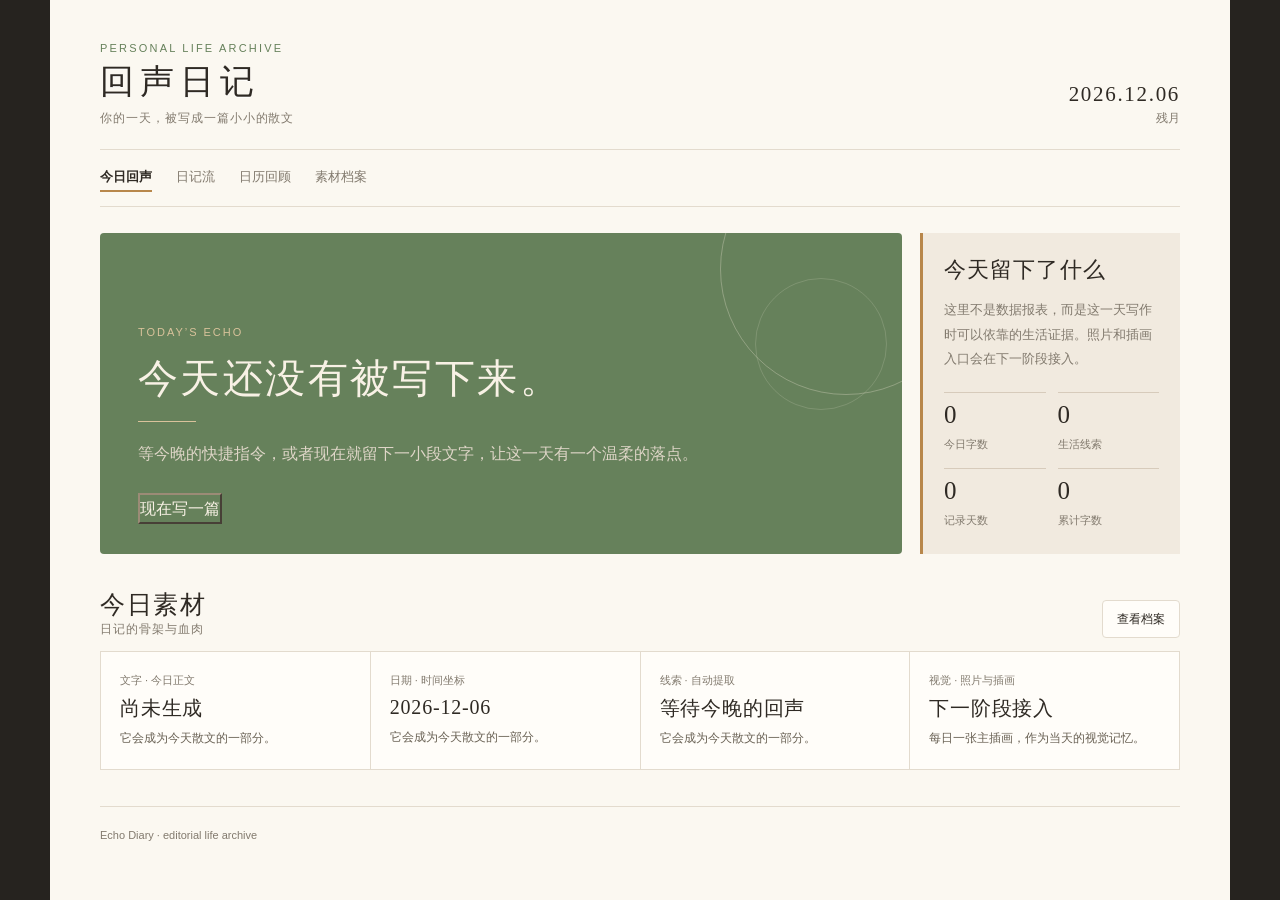
==== commit 4f88ce68: "第二阶段支持可选Supabase私有照片存储与签名阅读" ====
--- a/echodiary.html
+++ b/echodiary.html
@@ -25,7 +25,7 @@
 <footer class="footer"><span>Echo Diary · editorial life archive</span><span id="syncSlot"></span></footer>
 </div>
 <div class="reader" id="reader"><div class="reader-inner"><div class="reader-bar"><button class="icon-btn" onclick="closeReader()">返回日记流</button><div><button class="icon-btn" onclick="toggleCurrentFavorite()" id="readerFav">收藏</button><button class="icon-btn" onclick="editCurrent()">编辑</button></div></div><div class="reader-meta" id="readerMeta"></div><div class="reader-title" id="readerTitle"></div><div class="reader-rule"></div><div id="readerVisual"></div><div class="reader-body" id="readerBody"></div><div class="reader-actions"><button class="btn" onclick="copyCurrent()">复制全文</button><button class="btn" onclick="deleteCurrent()">删除</button></div></div></div>
-<div class="editor" id="editor"><div class="editor-inner"><div class="editor-bar"><button class="icon-btn" onclick="closeEditor()">取消</button><div class="editor-title" id="editorTitle">写一篇</div><button class="btn-leaf" onclick="saveEditor()">保存</button></div><input id="edDate" placeholder="日期 YYYY-MM-DD"><input id="edHead" placeholder="标题（可留空）" style="margin-top:10px"><textarea id="edBody" placeholder="落笔……"></textarea><div class="editor-file"><label>附加本机照片（暂存于此浏览器）<input type="file" id="edPhotos" accept="image/jpeg,image/png,image/webp" multiple style="display:block;margin-top:8px;font-size:12px"></label><div id="attachPreview" class="attach-preview"></div><div class="attach-label">照片不会写进快捷指令 URL，也不会上传到云端；下一步接入视觉识别与插画生成。</div></div></div></div>
+<div class="editor" id="editor"><div class="editor-inner"><div class="editor-bar"><button class="icon-btn" onclick="closeEditor()">取消</button><div class="editor-title" id="editorTitle">写一篇</div><button class="btn-leaf" onclick="saveEditor()">保存</button></div><input id="edDate" placeholder="日期 YYYY-MM-DD"><input id="edHead" placeholder="标题（可留空）" style="margin-top:10px"><textarea id="edBody" placeholder="落笔……"></textarea><div class="editor-file"><label>附加本机照片（暂存于此浏览器）<input type="file" id="edPhotos" accept="image/jpeg,image/png,image/webp" multiple style="display:block;margin-top:8px;font-size:12px"></label><div id="attachPreview" class="attach-preview"></div><div class="attach-label">有云同步并完成照片桶配置时会同时上传到私有云端；否则只保存在本机。下一步接入视觉识别与插画生成。</div></div></div></div>
 <div id="toast"></div>
 <script>
 const DKEY='zhaozhao-diary',DBNAME='echo-diary-assets',WEEK=['日','一','二','三','四','五','六'],MOONS=['新月','眉月','上弦','盈凸','满月','亏凸','下弦','残月'];let current=null,favOnly=false,calDate=new Date(),assetDB=null,editFiles=[];
@@ -33,6 +33,10 @@
 function safeImageUrl(s){try{const u=new URL(String(s||''),location.href);return /^https?:$/.test(u.protocol)?esc(u.href):''}catch(e){return ''}}
 function visualMarkup(x,mode){const original=safeImageUrl(x.originalUrl||x.photoUrl),illustration=safeImageUrl(x.illustrationUrl||x.illustration);if(!original&&!illustration)return '';if(mode==='cover'){const src=illustration||original;return '<img class="visual-cover" src="'+src+'" alt="'+esc(x.scene||'今日视觉记忆')+'" loading="lazy">'}return '<div class="visual-pair">'+(original?'<figure><img src="'+original+'" alt="原始照片" loading="lazy"><figcaption>原始照片</figcaption></figure>':'')+(illustration?'<figure><img src="'+illustration+'" alt="今日插画" loading="lazy"><figcaption>今日插画</figcaption></figure>':'')+'</div>'+(x.scene?'<p class="visual-note">'+esc(x.scene)+'</p>':'')}
 async function localVisualMarkup(x,mode){if(!x.photoIds||!x.photoIds.length)return '';const blobs=await Promise.all(x.photoIds.slice(0,6).map(getAsset)),imgs=blobs.filter(Boolean).map(b=>URL.createObjectURL(b));if(!imgs.length)return '';if(mode==='cover')return '<img class="visual-cover" src="'+imgs[0]+'" alt="本机照片" loading="lazy">';return '<div class="visual-pair">'+imgs.slice(0,2).map((u,i)=>'<figure><img src="'+u+'" alt="本机照片 '+(i+1)+'" loading="lazy"><figcaption>本机照片</figcaption></figure>').join('')+'</div>'}
+function photoPath(x){return x.photoPaths&&x.photoPaths.length?x.photoPaths:[]}
+async function uploadCloudPhoto(blob,path){try{if(typeof Sync==='undefined')return null;await Sync.waitReady();const status=await Sync.sessionStatus();if(!status.signedIn||!Sync.client)return null;const {error}=await Sync.client.storage.from('echo-diary-assets').upload(path,blob,{contentType:blob.type||'image/jpeg',upsert:true});return error?null:path}catch(e){return null}}
+async function signedPhotoUrl(path){try{if(typeof Sync==='undefined'||!path)return null;await Sync.waitReady();const status=await Sync.sessionStatus();if(!status.signedIn||!Sync.client)return null;const {data,error}=await Sync.client.storage.from('echo-diary-assets').createSignedUrl(path,3600);return error?null:data?.signedUrl||null}catch(e){return null}}
+async function cloudVisualMarkup(x,mode){const paths=photoPath(x);if(!paths.length)return '';const urls=(await Promise.all(paths.slice(0,4).map(signedPhotoUrl))).filter(Boolean);if(!urls.length)return '';if(mode==='cover')return '<img class="visual-cover" src="'+esc(urls[0])+'" alt="云端照片" loading="lazy">';return '<div class="visual-pair">'+urls.slice(0,2).map((u,i)=>'<figure><img src="'+esc(u)+'" alt="云端照片 '+(i+1)+'" loading="lazy"><figcaption>云端照片</figcaption></figure>').join('')+'</div>'}
 function loadDiary(){try{return JSON.parse(localStorage.getItem(DKEY)||'[]');}catch(e){return[];}}
 function openAssetDB(){if(assetDB)return Promise.resolve(assetDB);if(!window.indexedDB)return Promise.resolve(null);return new Promise((resolve,reject)=>{const r=indexedDB.open(DBNAME,1);r.onupgradeneeded=()=>r.result.createObjectStore('photos',{keyPath:'id'});r.onsuccess=()=>{assetDB=r.result;resolve(assetDB)};r.onerror=()=>resolve(null)})}
 function putAsset(id,blob){return openAssetDB().then(db=>{if(!db)return null;return new Promise(resolve=>{const tx=db.transaction('photos','readwrite');tx.objectStore('photos').put({id,blob});tx.oncomplete=()=>resolve(id);tx.onerror=()=>resolve(null)})})}
@@ -47,7 +51,7 @@
 function tagsOf(x){const text=(x.title||'')+' '+(x.content||''),words=['散步','河边','天气','会议','工作','阅读','晚饭','午饭','朋友','雨','风','月亮','夜','公司','家','秋','累','开心','安静'];return words.filter(w=>text.includes(w)).slice(0,4)}
 function toast(s){const t=document.getElementById('toast');t.textContent=s;t.classList.add('show');clearTimeout(toast.t);toast.t=setTimeout(()=>t.classList.remove('show'),2200)}
 function sorted(){return loadDiary().slice().sort((a,b)=>a.date<b.date?1:-1)}
-async function openReader(id){const x=loadDiary().find(a=>a.id===id);if(!x)return;current=x;document.getElementById('readerMeta').textContent=x.date+' · 周'+WEEK[new Date(x.date+'T12:00:00').getDay()]+' · '+moonOf(x.date);document.getElementById('readerTitle').textContent=x.title||'回声';document.getElementById('readerVisual').innerHTML=visualMarkup(x,'pair')+await localVisualMarkup(x,'pair');document.getElementById('readerBody').textContent=x.content||'';document.getElementById('readerFav').textContent=x.favorite?'已收藏':'收藏';document.getElementById('reader').classList.add('open')}
+async function openReader(id){const x=loadDiary().find(a=>a.id===id);if(!x)return;current=x;document.getElementById('readerMeta').textContent=x.date+' · 周'+WEEK[new Date(x.date+'T12:00:00').getDay()]+' · '+moonOf(x.date);document.getElementById('readerTitle').textContent=x.title||'回声';document.getElementById('readerVisual').innerHTML=visualMarkup(x,'pair')+await localVisualMarkup(x,'pair')+await cloudVisualMarkup(x,'pair');document.getElementById('readerBody').textContent=x.content||'';document.getElementById('readerFav').textContent=x.favorite?'已收藏':'收藏';document.getElementById('reader').classList.add('open')}
 function closeReader(){document.getElementById('reader').classList.remove('open')}
 function toggleCurrentFavorite(){if(!current)return;const a=loadDiary(),x=a.find(v=>v.id===current.id);if(x){x.favorite=!x.favorite;current=x;saveDiary(a);document.getElementById('readerFav').textContent=x.favorite?'已收藏':'收藏';toast(x.favorite?'已收藏':'已取消收藏')}}
 function copyCurrent(){if(!current)return;const text=current.title+'\n\n'+current.content+'\n\n—— 回声日记 '+current.date;if(navigator.clipboard)navigator.clipboard.writeText(text).then(()=>toast('已复制全文'));}
@@ -55,7 +59,7 @@
 function editCurrent(){if(current){closeReader();openEditor(current)}}
 function openEditor(x){editFiles=[];document.getElementById('editorTitle').textContent=x?'修改日记':'写一篇';document.getElementById('edDate').value=x?x.date:today();document.getElementById('edHead').value=x?(x.title||''):'';document.getElementById('edBody').value=x?(x.content||''):'';document.getElementById('editor').dataset.id=x?x.id:'';document.getElementById('edPhotos').value='';document.getElementById('attachPreview').innerHTML='';document.getElementById('editor').classList.add('open');if(x&&x.photoIds)Promise.all(x.photoIds.map(getAsset)).then(bs=>{document.getElementById('attachPreview').innerHTML=bs.filter(Boolean).map(b=>'<img class="attach-thumb" src="'+URL.createObjectURL(b)+'">').join('')})}
 function closeEditor(){document.getElementById('editor').classList.remove('open')}
-async function saveEditor(){const date=document.getElementById('edDate').value.trim(),title=document.getElementById('edHead').value.trim(),content=document.getElementById('edBody').value.trim(),files=[...(document.getElementById('edPhotos').files||[])];if(!/^\d{4}-\d{2}-\d{2}$/.test(date)){toast('日期格式应为 YYYY-MM-DD');return}if(!content){toast('正文不能为空');return}const a=loadDiary(),id=document.getElementById('editor').dataset.id;let x=id?a.find(v=>v.id===id):{id:'e'+Date.now().toString(36),date,title,content,createdAt:new Date().toISOString()};if(!x)return;x.date=date;x.title=title;x.content=content;x.photoIds=x.photoIds||[];for(const f of files){const pid=fileId(x);if(await putAsset(pid,f))x.photoIds.push(pid)}if(!id)a.push(x);saveDiary(a);closeEditor();toast(files.length?'日记和照片已保存':'日记已保存')}
+async function saveEditor(){const date=document.getElementById('edDate').value.trim(),title=document.getElementById('edHead').value.trim(),content=document.getElementById('edBody').value.trim(),files=[...(document.getElementById('edPhotos').files||[])];if(!/^\d{4}-\d{2}-\d{2}$/.test(date)){toast('日期格式应为 YYYY-MM-DD');return}if(!content){toast('正文不能为空');return}const a=loadDiary(),id=document.getElementById('editor').dataset.id;let x=id?a.find(v=>v.id===id):{id:'e'+Date.now().toString(36),date,title,content,createdAt:new Date().toISOString()};if(!x)return;x.date=date;x.title=title;x.content=content;x.photoIds=x.photoIds||[];for(const f of files){const pid=fileId(x);if(await putAsset(pid,f)){x.photoIds.push(pid);const cloudPath='users/'+(Sync.user?.id||'anonymous')+'/'+pid+'.'+((f.type||'image/jpeg').split('/')[1]||'jpg');const uploaded=await uploadCloudPhoto(f,cloudPath);if(uploaded){x.photoPaths=x.photoPaths||[];x.photoPaths.push(uploaded)}}}if(!id)a.push(x);saveDiary(a);closeEditor();toast(files.length?'日记和照片已保存':'日记已保存')}
 function hero(){const x=sorted().find(v=>v.date===today()),h=document.getElementById('todayHero');if(!x){h.className='hero hero-empty';h.innerHTML='<div class="hero-label">Today’s echo</div><h1>今天还没有被写下来。</h1><p>等今晚的快捷指令，或者现在就留下一小段文字，让这一天有一个温柔的落点。</p><div class="hero-actions"><button class="btn-dark" onclick="openEditor()">现在写一篇</button></div>';return}h.className='hero';const first=(x.content||'').split('\n').find(v=>v.trim())||'今天的回声已经收下。';h.innerHTML='<div class="hero-label">Today’s echo · '+esc(x.date)+'</div><h1>'+esc(x.title||first.slice(0,22))+'</h1><p>'+esc(x.content||'')+'</p><div class="hero-actions"><button class="btn-dark" onclick="openReader(\''+esc(x.id)+'\')">进入沉浸阅读</button><button class="btn-dark" onclick="toggleFavoriteById(\''+esc(x.id)+'\')">'+(x.favorite?'已收藏':'收藏这一天')+'</button></div>'}
 function toggleFavoriteById(id){const a=loadDiary(),x=a.find(v=>v.id===id);if(x){x.favorite=!x.favorite;saveDiary(a);toast(x.favorite?'已收藏':'已取消收藏')}}
 function renderStats(){const a=sorted(),td=a.find(x=>x.date===today()),days=new Set(a.map(x=>x.date));document.getElementById('todayWords').textContent=td?(td.content||'').length:0;document.getElementById('todayTags').textContent=td?tagsOf(td).length:0;document.getElementById('totalDays').textContent=days.size;document.getElementById('totalWords').textContent=a.reduce((n,x)=>n+(x.content||'').length,0);document.getElementById('mastDate').textContent=today().replaceAll('-','.');document.getElementById('mastMoon').textContent=moonOf(today())}
